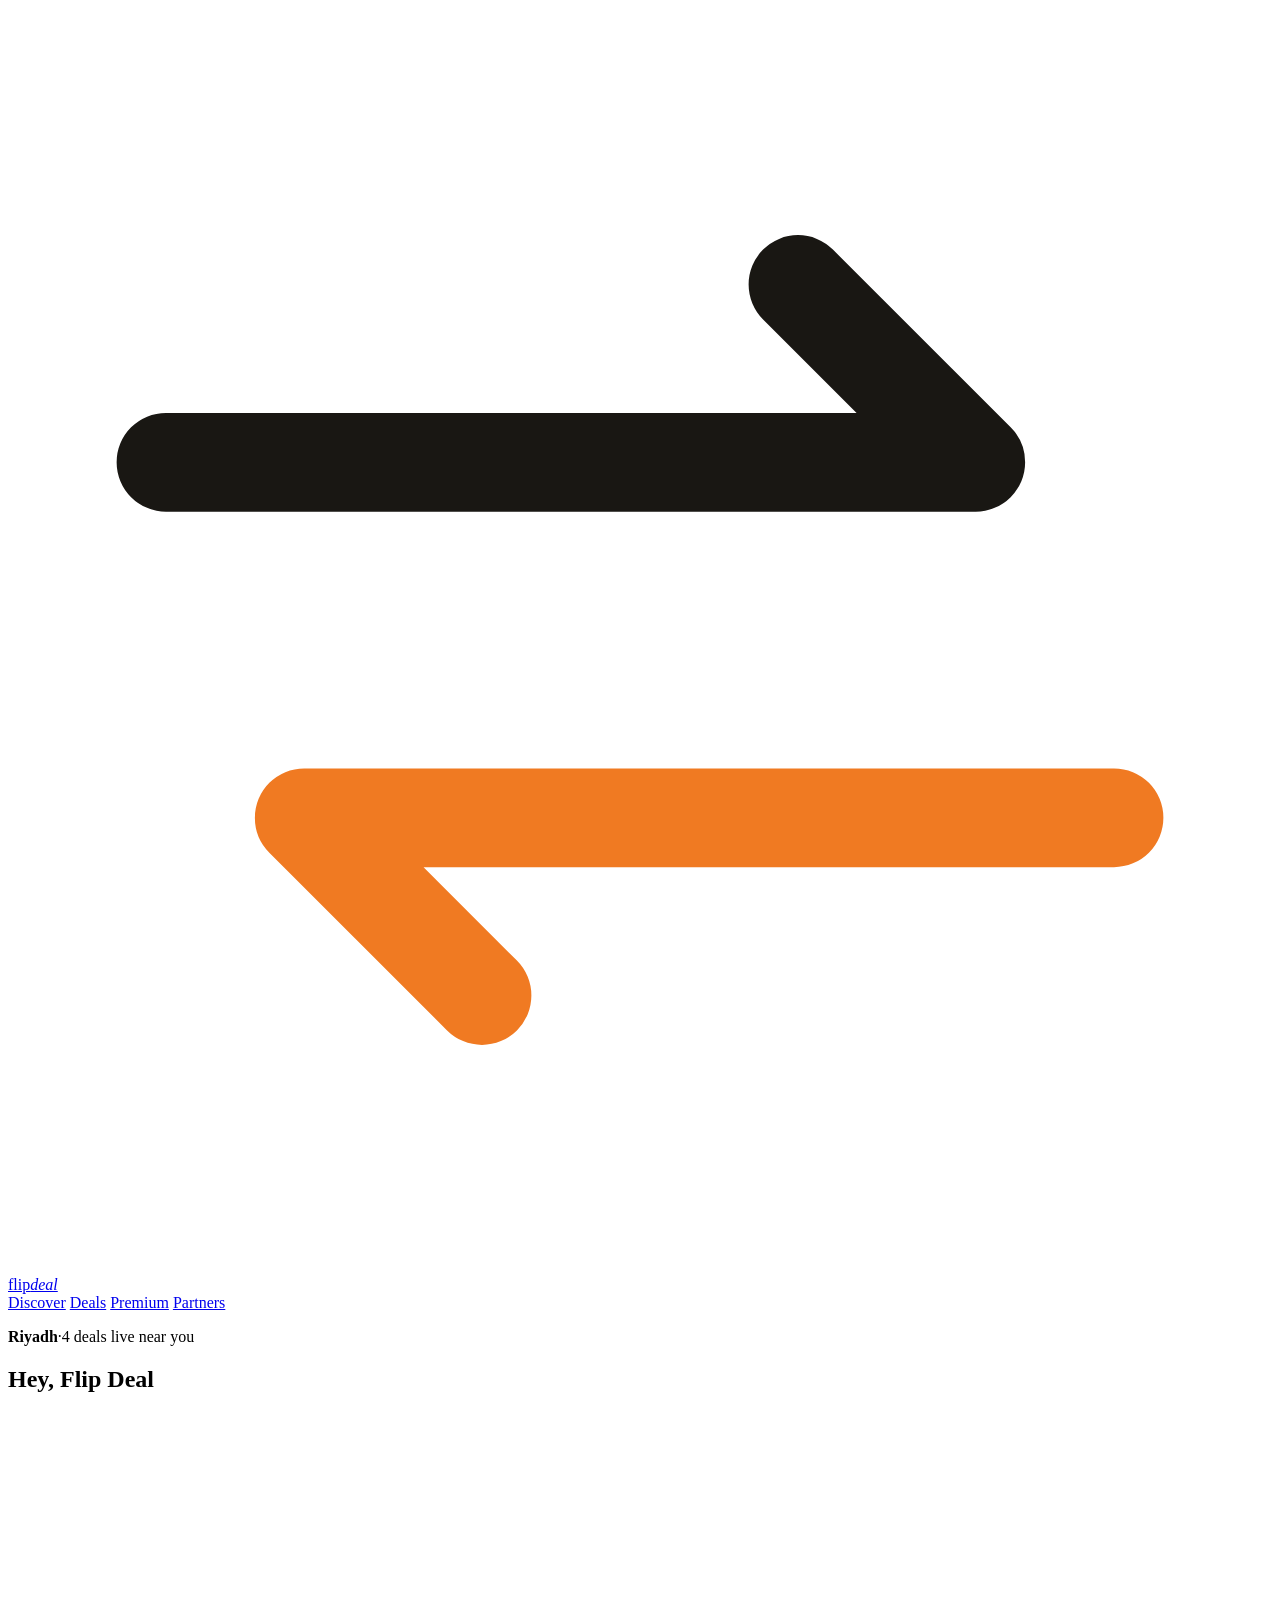
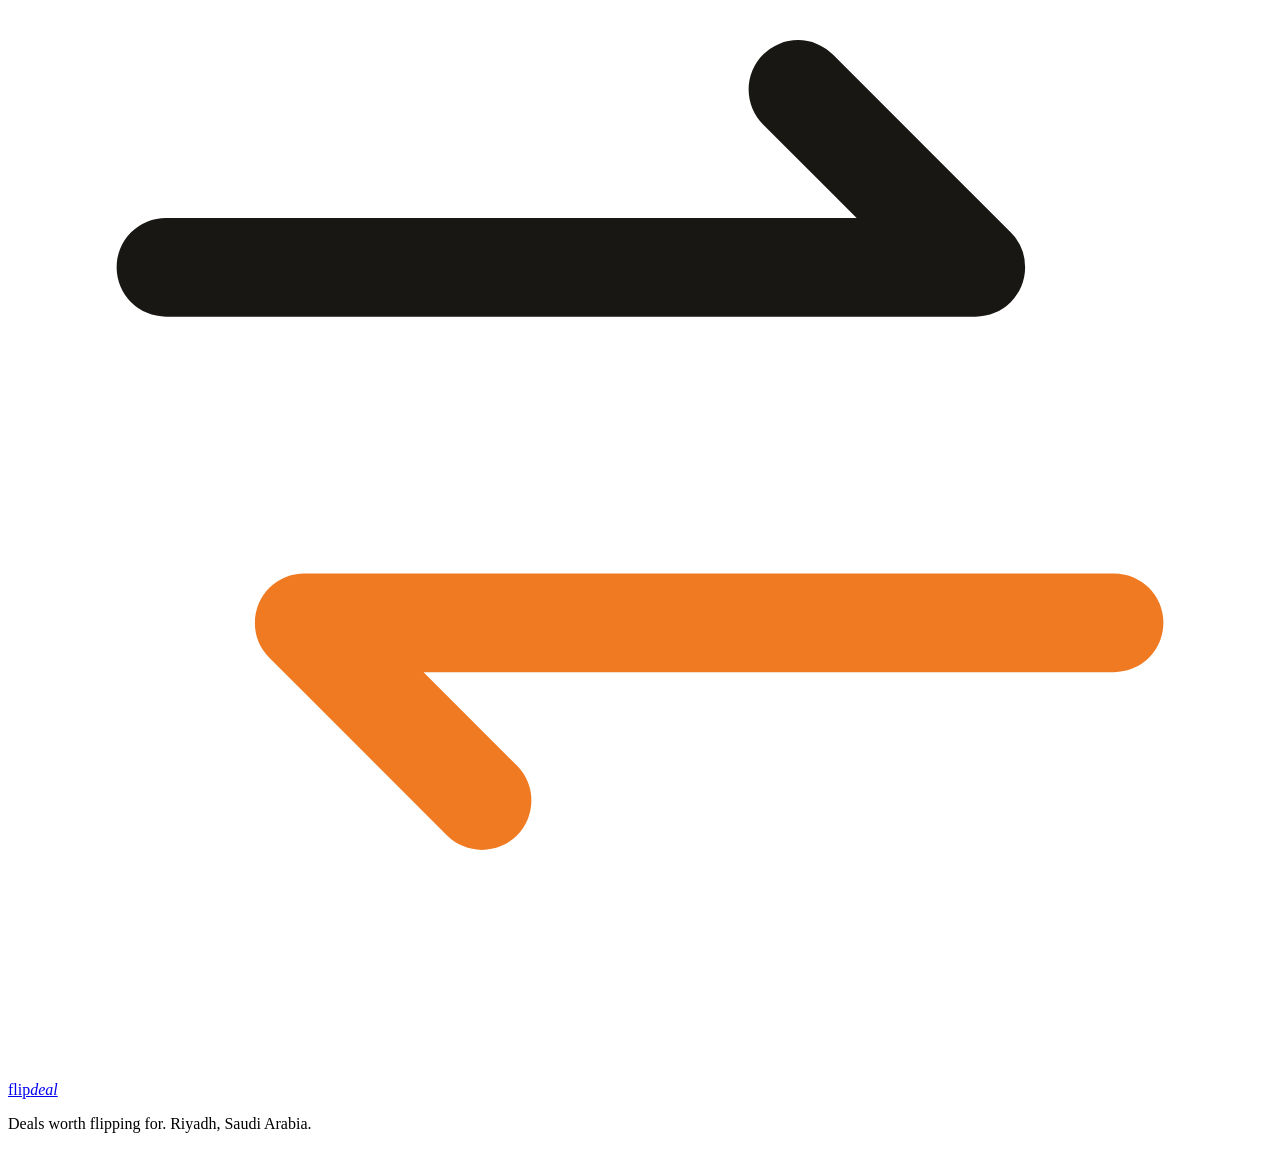
==== index.html @ ac9a8d6d "feat(layout): scaffold discover page layout and site navigation header" ====
<!doctype html>
<html lang="en">
<head>
<meta charset="utf-8" />
<meta name="viewport" content="width=device-width, initial-scale=1" />
<title>Flip Deal — Deals worth flipping for</title>
<meta name="description" content="Flip Deal turns every day into a mystery deal. Search nearby restaurants, browse by cuisine and unlock up to 70% off with Flip Deal Premium." />
<link rel="icon" href="data:image/svg+xml,%3Csvg xmlns='http://www.w3.org/2000/svg' viewBox='0 0 32 32'%3E%3Crect width='32' height='32' rx='9' fill='%23191713'/%3E%3Cpath d='M8 12h14l-4-4M24 20H10l4 4' fill='none' stroke='%23F07A22' stroke-width='2.4' stroke-linecap='round' stroke-linejoin='round'/%3E%3C/svg%3E" />
<link rel="preconnect" href="https://fonts.googleapis.com">
<link rel="preconnect" href="https://fonts.gstatic.com" crossorigin>
<link href="https://fonts.googleapis.com/css2?family=Plus+Jakarta+Sans:wght@400;500;600;700;800&display=swap" rel="stylesheet">
<link href="https://api.fontshare.com/v2/css?f[]=sentient@400,500,700&display=swap" rel="stylesheet">
<link rel="stylesheet" href="styles.css">
</head>
<body data-page="home">
<div class="page">

  <header class="site-head">
    <a class="brand" href="index.html" aria-label="Flip Deal home">
      <svg viewBox="0 0 32 32" fill="none" aria-hidden="true">
        <path d="M4 11.5h20.5L20 7" stroke="#191713" stroke-width="2.5" stroke-linecap="round" stroke-linejoin="round"/>
        <path d="M28 20.5H7.5L12 25" stroke="#F07A22" stroke-width="2.5" stroke-linecap="round" stroke-linejoin="round"/>
      </svg>
      <span>flip<em>deal</em></span>
    </a>

    <nav class="site-nav" aria-label="Main">
      <a href="index.html" aria-current="page">Discover</a>
      <a href="deals.html">Deals</a>
      <a href="premium.html">Premium</a>
      <a href="partners.html">Partners</a>
    </nav>
  </header>

  <main id="top">
    <div class="shell">
      <section class="home" aria-labelledby="hi">
        <div class="home-head">
          <div>
            <p class="status"><span class="pin" aria-hidden="true"></span><b>Riyadh</b><span aria-hidden="true">·</span><span id="live-count">4 deals live near you</span></p>
            <h1 id="hi"><span>Hey,</span> Flip Deal</h1>
          </div>
        </div>
      </section>
    </div>
  </main>

  <footer class="site-foot">
    <div class="foot-brand">
      <a class="brand" href="index.html" aria-label="Flip Deal home">
        <svg viewBox="0 0 32 32" fill="none" aria-hidden="true">
          <path d="M4 11.5h20.5L20 7" stroke="#191713" stroke-width="2.5" stroke-linecap="round" stroke-linejoin="round"/>
          <path d="M28 20.5H7.5L12 25" stroke="#F07A22" stroke-width="2.5" stroke-linecap="round" stroke-linejoin="round"/>
        </svg>
        <span>flip<em>deal</em></span>
      </a>
      <p class="foot-sub">Deals worth flipping for. Riyadh, Saudi Arabia.</p>
    </div>
  </footer>

</div>
</body>
</html>
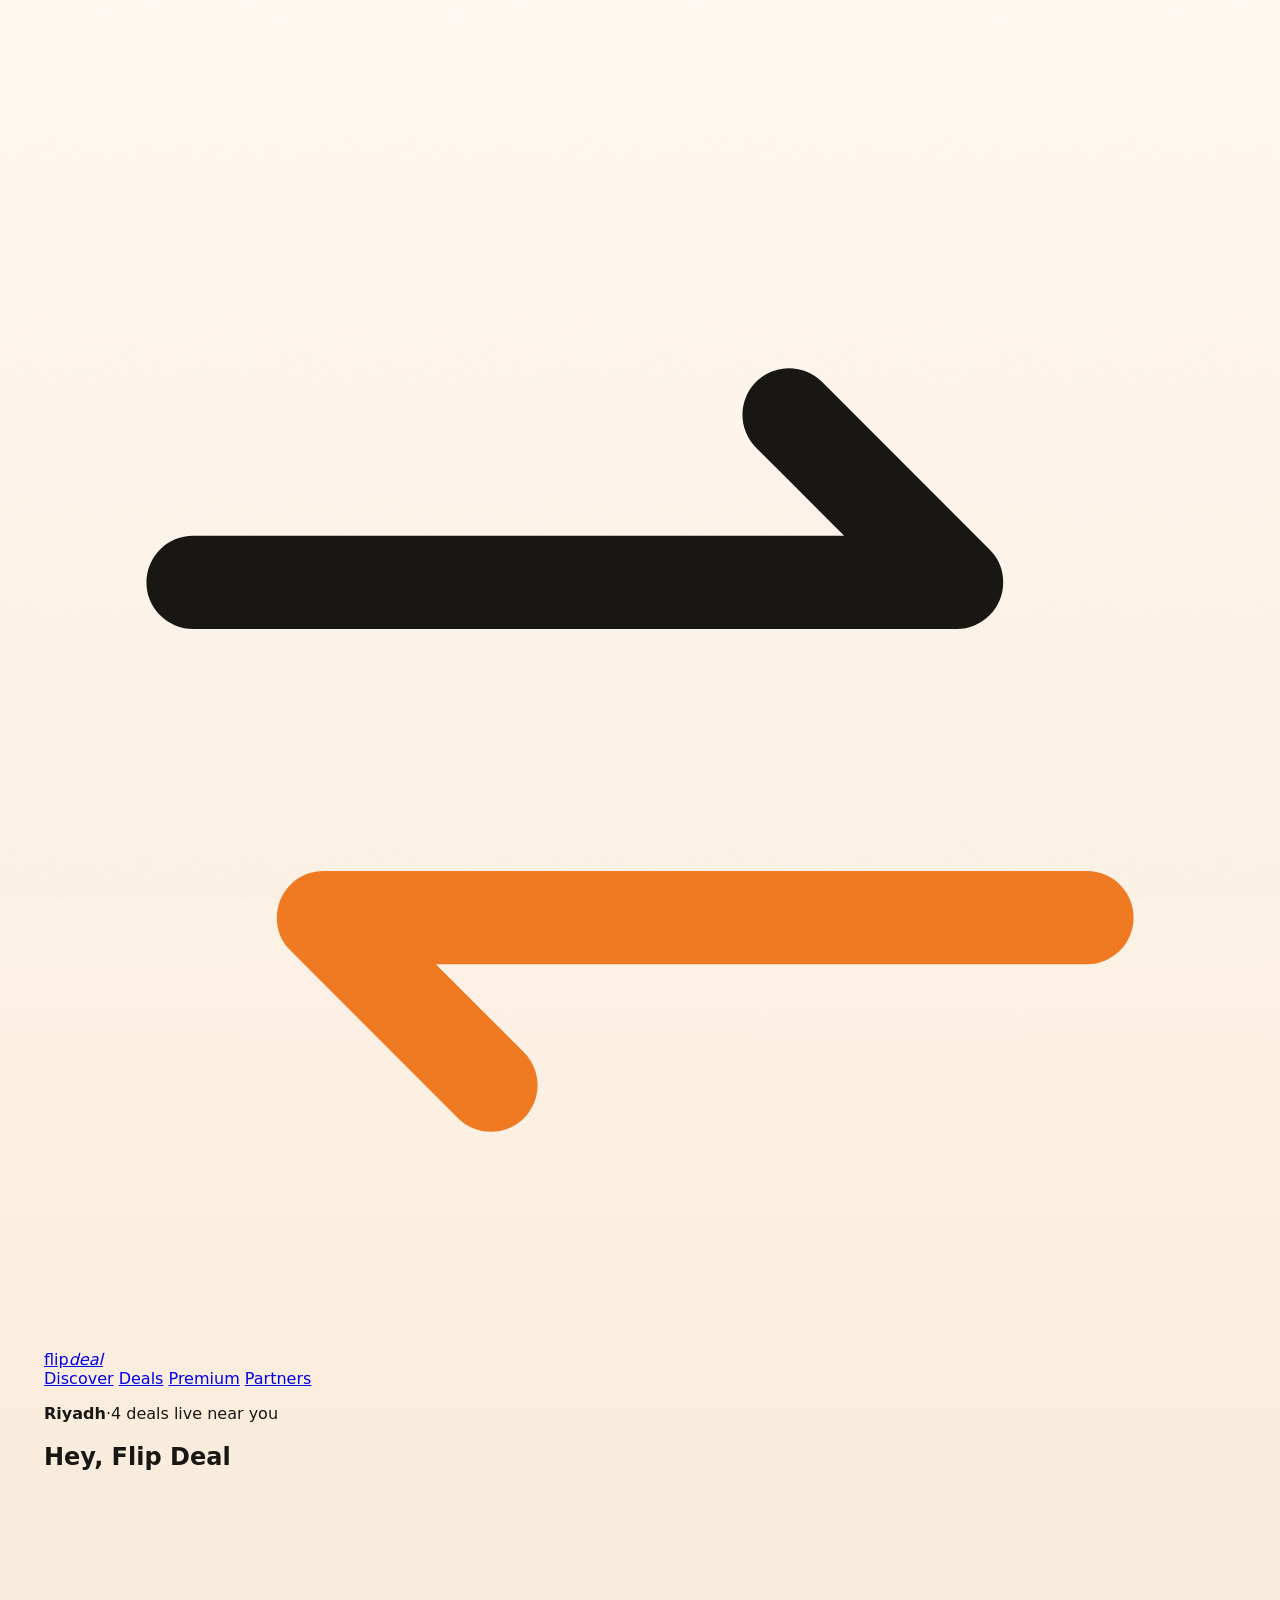
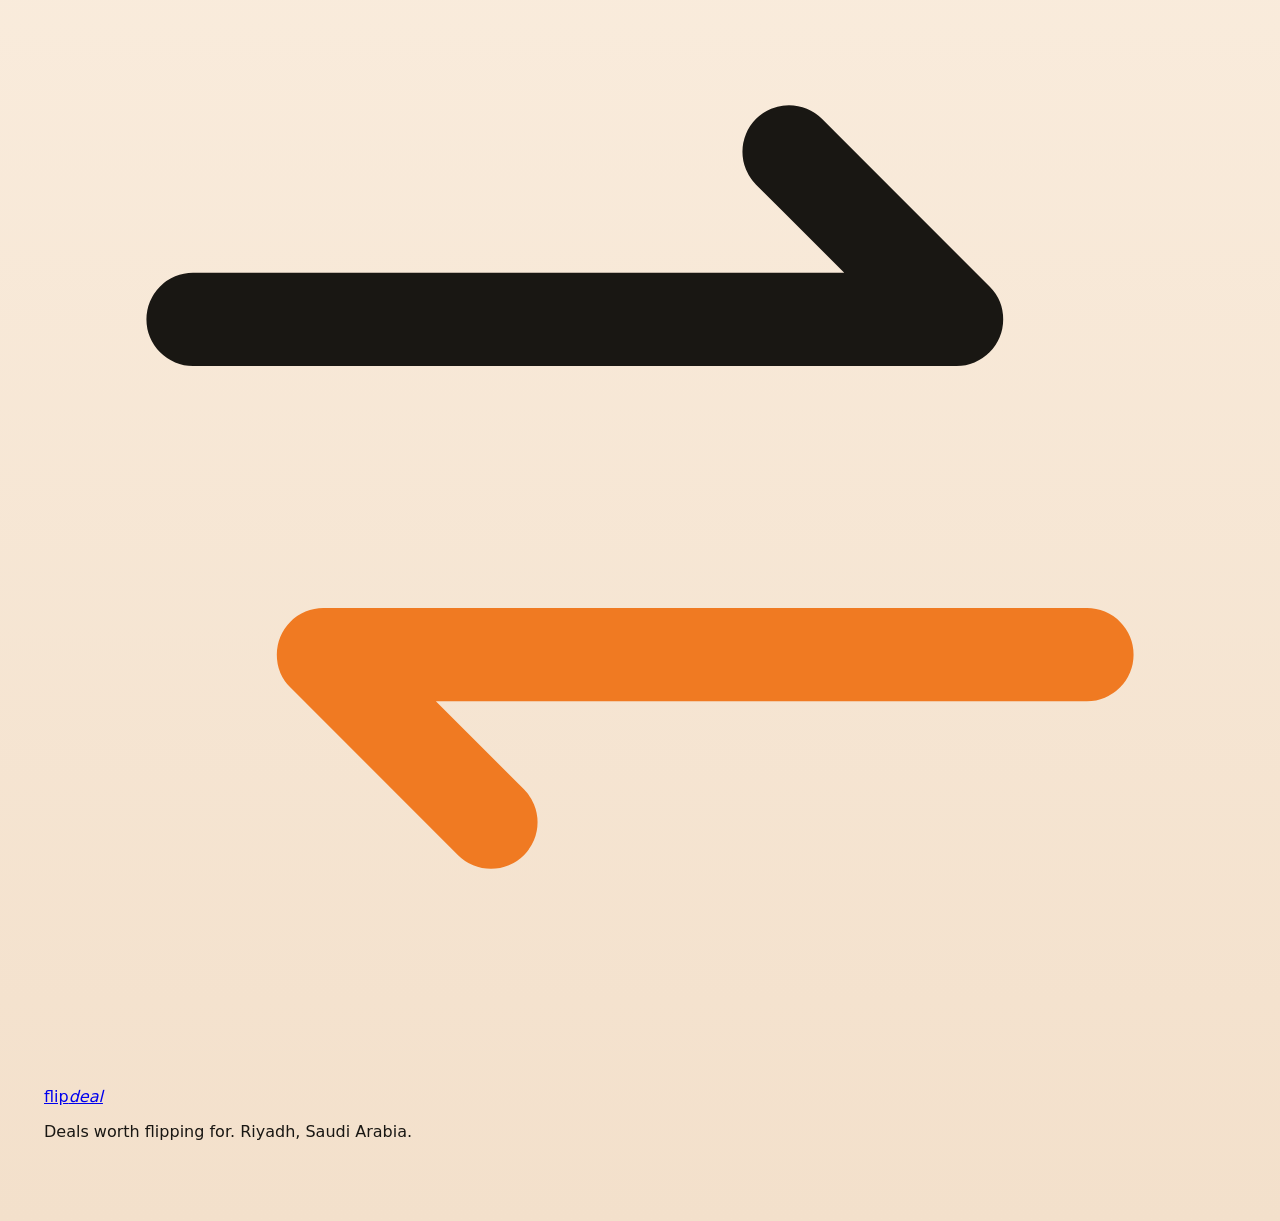
==== commit e52c4d45: "feat(canvas): build interactive 3D isometric cube engine with cursor reactivity" ====
--- a/index.html
+++ b/index.html
@@ -14,6 +14,8 @@
 </head>
 <body data-page="home">
 <div class="page">
+
+  <div class="scene" aria-hidden="true"><canvas id="cube-canvas"></canvas></div>
 
   <header class="site-head">
     <a class="brand" href="index.html" aria-label="Flip Deal home">
--- a/styles.css
+++ b/styles.css
@@ -0,0 +1,44 @@
+/* Flip Deal — Design Tokens & Core Styles */
+:root {
+  --cream: #FBF2E7;
+  --ink: #191713;
+  --ink-2: #565149;
+  --muted: #6C6458;
+  --sun: #F07A22;
+  --sun-deep: #BF5A12;
+  --line: rgba(25, 23, 19, 0.09);
+  --line-soft: rgba(25, 23, 19, 0.055);
+  --card: #FFFFFF;
+  --charcoal: #1B1916;
+  --max: 1240px;
+  --radius: 32px;
+}
+
+* { box-sizing: border-box; }
+html { -webkit-text-size-adjust: 100%; scroll-behavior: smooth; }
+body {
+  margin: 0;
+  font-family: "Plus Jakarta Sans", system-ui, -apple-system, "Segoe UI", sans-serif;
+  color: var(--ink);
+  background: linear-gradient(180deg, #FFF9F2 0%, #FBEFE1 42%, #F3E0CB 100%);
+  min-height: 100vh;
+  -webkit-font-smoothing: antialiased;
+}
+
+body::before {
+  content: "";
+  position: fixed;
+  inset: 0;
+  z-index: 0;
+  pointer-events: none;
+  opacity: 0.032;
+  background-image: url("data:image/svg+xml,%3Csvg xmlns='http://www.w3.org/2000/svg' width='180' height='180'%3E%3Cfilter id='n'%3E%3CfeTurbulence type='fractalNoise' baseFrequency='0.85' numOctaves='3' stitchTiles='stitch'/%3E%3C/filter%3E%3Crect width='100%25' height='100%25' filter='url(%23n)'/%3E%3C/svg%3E");
+}
+
+.page {
+  position: relative;
+  z-index: 1;
+  max-width: var(--max);
+  margin: 0 auto;
+  padding: 0 24px 64px;
+}
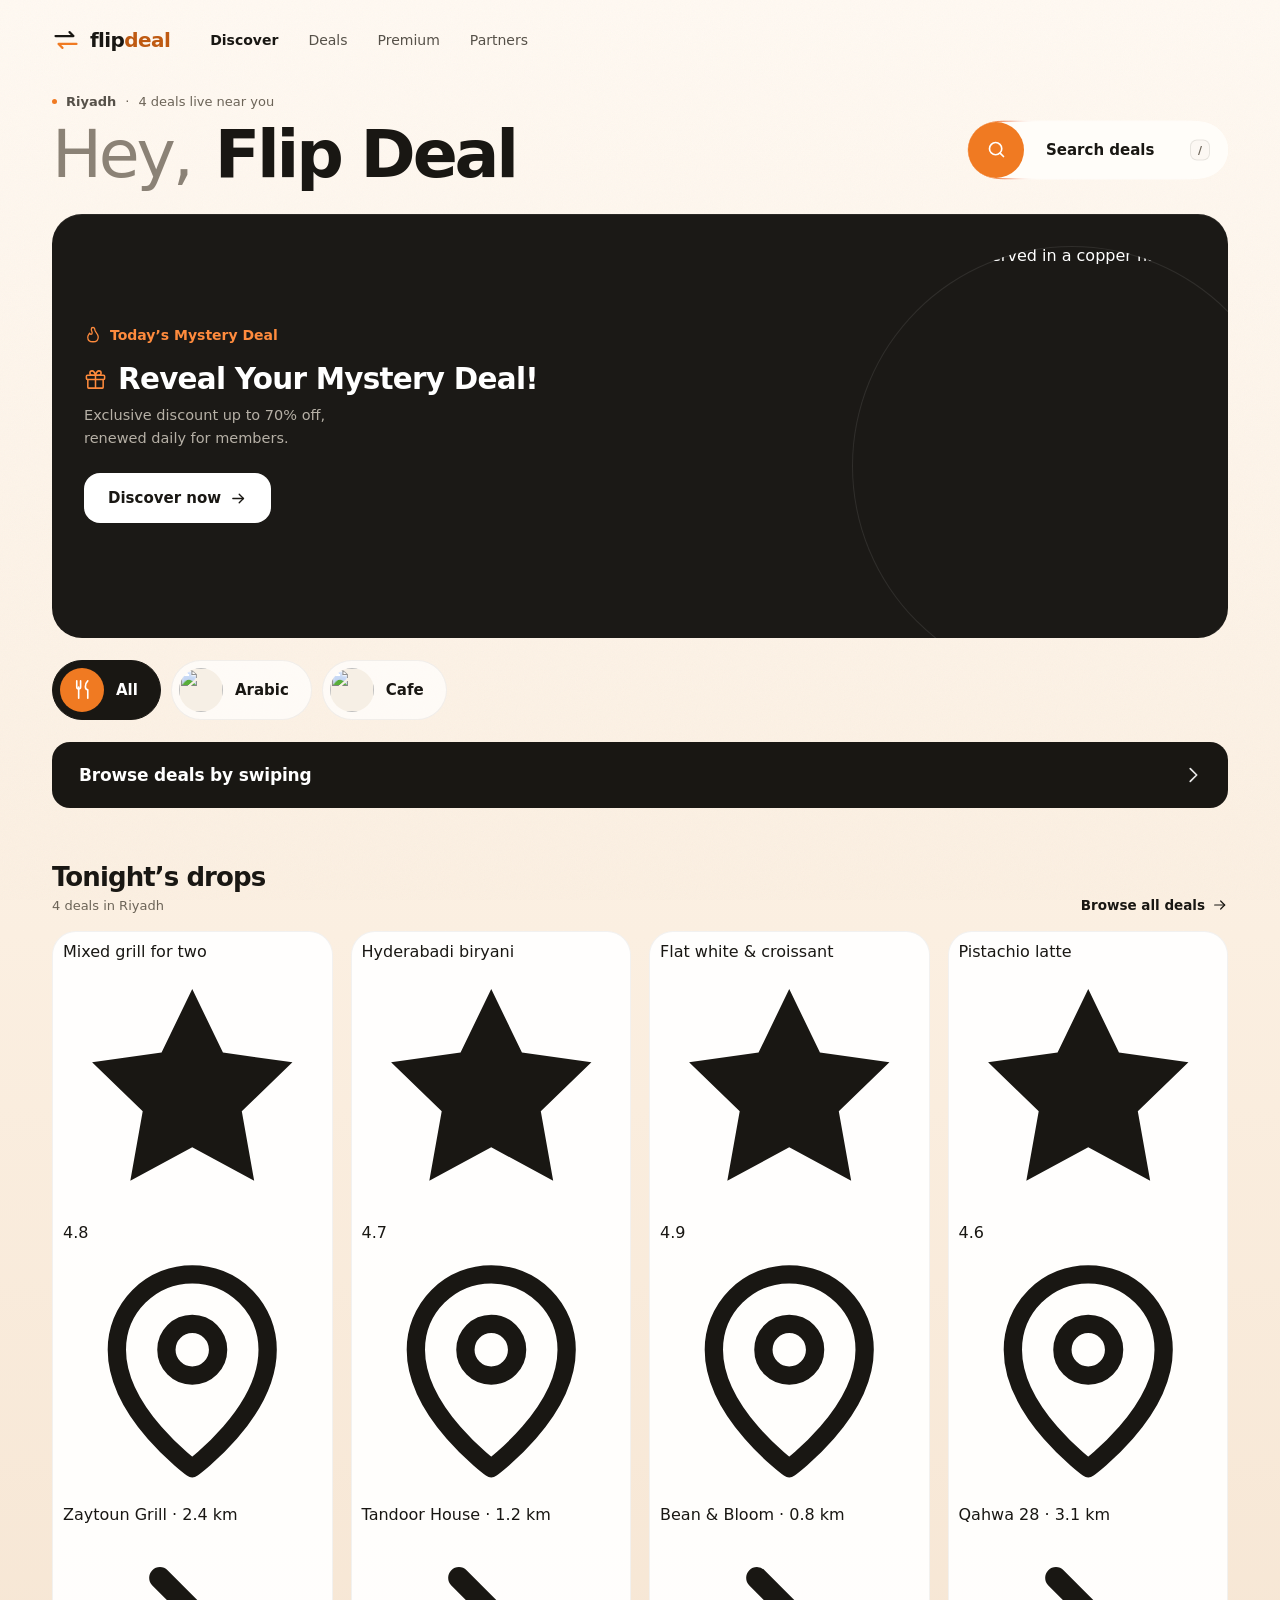
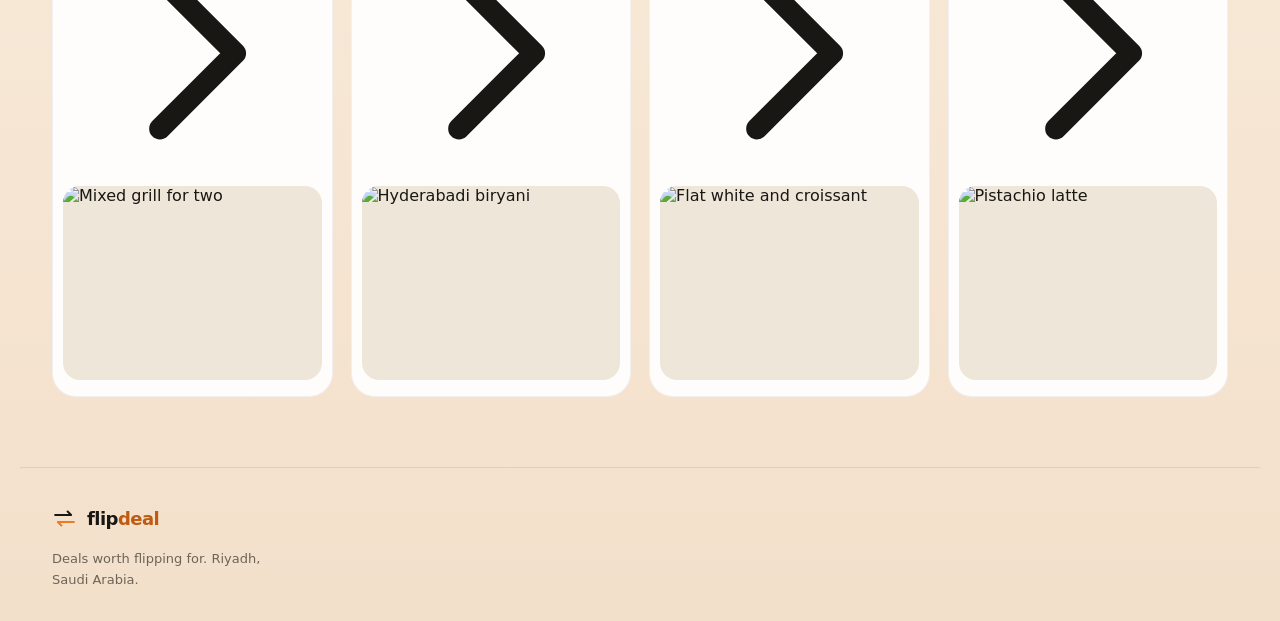
==== commit 0ba72239: "feat(home): add cuisine filter chips and tonight's drops grid" ====
--- a/index.html
+++ b/index.html
@@ -37,14 +37,151 @@
   <main id="top">
     <div class="shell">
       <section class="home" aria-labelledby="hi">
-        <div class="home-head">
+<div class="home-head">
           <div>
             <p class="status"><span class="pin" aria-hidden="true"></span><b>Riyadh</b><span aria-hidden="true">·</span><span id="live-count">4 deals live near you</span></p>
             <h1 id="hi"><span>Hey,</span> Flip Deal</h1>
           </div>
-        </div>
+
+          <div class="home-search">
+            <div class="gooey" data-gooey>
+          <svg class="gooey-defs" width="0" height="0" aria-hidden="true" focusable="false">
+            <filter id="gooey-filter" x="-30%" y="-30%" width="160%" height="160%">
+              <feGaussianBlur in="SourceGraphic" stdDeviation="9" result="blur"/>
+              <feColorMatrix in="blur" mode="matrix" values="1 0 0 0 0  0 1 0 0 0  0 0 1 0 0  0 0 0 24 -10" result="goo"/>
+              <feBlend in="SourceGraphic" in2="goo"/>
+            </filter>
+          </svg>
+          <div class="gooey-shapes" aria-hidden="true">
+            <span class="gooey-pill"></span>
+            <span class="gooey-bubble"></span>
+          </div>
+          <button class="gooey-trigger" type="button" aria-label="Open search" aria-expanded="false">
+            <svg viewBox="0 0 24 24" fill="none" stroke="currentColor" stroke-width="1.9" stroke-linecap="round" aria-hidden="true">
+              <circle cx="11" cy="11" r="7"/>
+              <path d="m20 20-3.6-3.6"/>
+            </svg>
+          </button>
+          <span class="gooey-hint">Search deals</span>
+          <input class="gooey-input" id="search" type="search" placeholder="Search dishes, places" aria-label="Search deals" autocomplete="off" data-deal-search />
+          <span class="gooey-kbd">/</span>
+          <button class="gooey-clear" type="button" aria-label="Clear search">
+            <svg viewBox="0 0 24 24" fill="none" stroke="currentColor" stroke-width="2" stroke-linecap="round" aria-hidden="true"><path d="M6 6l12 12M18 6 6 18"/></svg>
+          </button>
+        </div>
+          </div>
+        </div>
+        <article class="mystery" id="mystery" aria-labelledby="mystery-title">
+          <div class="m-copy">
+            <span class="m-label">
+              <svg viewBox="0 0 24 24" fill="none" stroke="currentColor" stroke-width="1.7" stroke-linecap="round" stroke-linejoin="round" aria-hidden="true">
+                <path d="M12 21c4.4 0 7-2.9 7-6.5 0-4.4-4.7-6.3-4.7-10.3C14.3 2.7 13.3 2 12 2c-1.4 0-2.3.9-2.3 2.2 0 2.2 1.2 3.4 1.2 5.1 0 1-.7 1.7-1.6 1.7-.9 0-1.5-.7-1.7-1.6C6.9 10.7 5 12.6 5 14.9 5 18.4 7.6 21 12 21Z"/>
+              </svg>
+              Today&rsquo;s Mystery Deal
+            </span>
+            <h2 class="m-title" id="mystery-title">
+              <svg viewBox="0 0 24 24" fill="none" stroke="currentColor" stroke-width="1.6" stroke-linecap="round" stroke-linejoin="round" aria-hidden="true">
+                <path d="M20 12v8.2a.8.8 0 0 1-.8.8H4.8a.8.8 0 0 1-.8-.8V12"/>
+                <rect x="2.5" y="7.5" width="19" height="4.5" rx="1"/>
+                <path d="M12 7.5V21"/>
+                <path d="M12 7.5S10.8 3 8.4 3a2.25 2.25 0 0 0 0 4.5H12Zm0 0S13.2 3 15.6 3a2.25 2.25 0 0 1 0 4.5H12Z"/>
+              </svg>
+              Reveal Your Mystery Deal!
+            </h2>
+            <p class="m-sub">Exclusive discount up to 70% off, renewed daily for members.</p>
+            <button class="m-btn" type="button" id="reveal">
+              Discover now
+              <svg viewBox="0 0 24 24" fill="none" stroke="currentColor" stroke-width="1.9" stroke-linecap="round" stroke-linejoin="round" aria-hidden="true">
+                <path d="M4 12h15"/><path d="m13 6 6 6-6 6"/>
+              </svg>
+            </button>
+          </div>
+          <div class="m-media">
+            <img src="https://images.unsplash.com/photo-1631452180519-c014fe946bc7?w=900&q=80&auto=format&fit=crop" alt="Chicken curry served in a copper handi" />
+          </div>
+        </article>
+        <div class="cats" role="group" aria-label="Filter deals by cuisine" data-deal-cats>
+          <button class="chip" type="button" data-cat="all" aria-pressed="true">
+            <span class="ico" aria-hidden="true">
+              <svg viewBox="0 0 24 24" fill="none" stroke="currentColor" stroke-width="1.7" stroke-linecap="round" stroke-linejoin="round">
+                <path d="M6 3v6.5a2 2 0 0 0 4 0V3"/><path d="M8 9.5V21"/>
+                <path d="M17.5 3c-1.6 1.5-2.5 3.5-2.5 6 0 1.9.9 3 2.5 3.2V21"/>
+              </svg>
+            </span>
+            All
+          </button>
+          <button class="chip" type="button" data-cat="arabic" aria-pressed="false">
+            <span class="ico" aria-hidden="true"><img src="https://images.unsplash.com/photo-1512058564366-18510be2db19?w=200&q=80&auto=format&fit=crop" alt="" /></span>
+            Arabic
+          </button>
+          <button class="chip" type="button" data-cat="cafe" aria-pressed="false">
+            <span class="ico" aria-hidden="true"><img src="https://images.unsplash.com/photo-1517256064527-09c73fc73e38?w=200&q=80&auto=format&fit=crop" alt="" /></span>
+            Cafe
+          </button>
+        </div>
+
+        <a class="swipe" href="deals.html">
+          Browse deals by swiping
+          <svg viewBox="0 0 24 24" fill="none" stroke="currentColor" stroke-width="1.9" stroke-linecap="round" stroke-linejoin="round" aria-hidden="true">
+            <path d="m9 5 7 7-7 7"/>
+          </svg>
+        </a>
       </section>
     </div>
+
+    <section class="deals" id="deals" aria-labelledby="deals-title">
+      <div class="deals-head">
+        <div>
+          <h2 id="deals-title">Tonight&rsquo;s drops</h2>
+          <p id="deals-count">4 deals in Riyadh</p>
+        </div>
+        <a class="browse" href="deals.html">Browse all deals
+          <svg viewBox="0 0 24 24" fill="none" stroke="currentColor" stroke-width="1.8" stroke-linecap="round" stroke-linejoin="round" aria-hidden="true">
+            <path d="M4 12h15"/><path d="m13 6 6 6-6 6"/>
+          </svg>
+        </a>
+      </div>
+
+      <div class="deal-grid" id="deal-grid" data-deal-grid>
+        <a class="deal" href="deals.html" data-deal="zaytoun" data-cat="arabic" data-price="79" data-off="40" data-rating="4.8" data-ends="21:00">
+        <span class="deal-top">
+          <span class="deal-title">Mixed grill for two</span>
+          <span class="deal-rating"><svg viewBox="0 0 24 24" fill="currentColor" aria-hidden="true"><path d="M12 2.6l2.85 5.9 6.45.9-4.7 4.55 1.15 6.45L12 17.3l-5.75 3.1 1.15-6.45L2.7 9.4l6.45-.9L12 2.6Z"/></svg>4.8</span>
+          <span class="deal-place"><svg viewBox="0 0 24 24" fill="none" stroke="currentColor" stroke-width="1.7" stroke-linecap="round" stroke-linejoin="round" aria-hidden="true"><path d="M12 21s7-5.1 7-11a7 7 0 1 0-14 0c0 5.9 7 11 7 11Z"/><circle cx="12" cy="10" r="2.4"/></svg>Zaytoun Grill · 2.4 km</span>
+          <span class="deal-go" aria-hidden="true"><svg viewBox="0 0 24 24" fill="none" stroke="currentColor" stroke-width="2" stroke-linecap="round" stroke-linejoin="round" aria-hidden="true"><path d="m9 5 7 7-7 7"/></svg></span>
+        </span>
+        <span class="deal-img"><img src="https://images.unsplash.com/photo-1555939594-58d7cb561ad1?w=900&q=80&auto=format&fit=crop" alt="Mixed grill for two" loading="lazy" /></span>
+      </a>
+        <a class="deal" href="deals.html" data-deal="tandoor" data-cat="arabic" data-price="25" data-off="30" data-rating="4.7" data-ends="22:00">
+        <span class="deal-top">
+          <span class="deal-title">Hyderabadi biryani</span>
+          <span class="deal-rating"><svg viewBox="0 0 24 24" fill="currentColor" aria-hidden="true"><path d="M12 2.6l2.85 5.9 6.45.9-4.7 4.55 1.15 6.45L12 17.3l-5.75 3.1 1.15-6.45L2.7 9.4l6.45-.9L12 2.6Z"/></svg>4.7</span>
+          <span class="deal-place"><svg viewBox="0 0 24 24" fill="none" stroke="currentColor" stroke-width="1.7" stroke-linecap="round" stroke-linejoin="round" aria-hidden="true"><path d="M12 21s7-5.1 7-11a7 7 0 1 0-14 0c0 5.9 7 11 7 11Z"/><circle cx="12" cy="10" r="2.4"/></svg>Tandoor House · 1.2 km</span>
+          <span class="deal-go" aria-hidden="true"><svg viewBox="0 0 24 24" fill="none" stroke="currentColor" stroke-width="2" stroke-linecap="round" stroke-linejoin="round" aria-hidden="true"><path d="m9 5 7 7-7 7"/></svg></span>
+        </span>
+        <span class="deal-img"><img src="https://images.unsplash.com/photo-1585937421612-70a008356fbe?w=900&q=80&auto=format&fit=crop" alt="Hyderabadi biryani" loading="lazy" /></span>
+      </a>
+        <a class="deal" href="deals.html" data-deal="bean" data-cat="cafe" data-price="24" data-off="50" data-rating="4.9" data-ends="18:00">
+        <span class="deal-top">
+          <span class="deal-title">Flat white &amp; croissant</span>
+          <span class="deal-rating"><svg viewBox="0 0 24 24" fill="currentColor" aria-hidden="true"><path d="M12 2.6l2.85 5.9 6.45.9-4.7 4.55 1.15 6.45L12 17.3l-5.75 3.1 1.15-6.45L2.7 9.4l6.45-.9L12 2.6Z"/></svg>4.9</span>
+          <span class="deal-place"><svg viewBox="0 0 24 24" fill="none" stroke="currentColor" stroke-width="1.7" stroke-linecap="round" stroke-linejoin="round" aria-hidden="true"><path d="M12 21s7-5.1 7-11a7 7 0 1 0-14 0c0 5.9 7 11 7 11Z"/><circle cx="12" cy="10" r="2.4"/></svg>Bean &amp; Bloom · 0.8 km</span>
+          <span class="deal-go" aria-hidden="true"><svg viewBox="0 0 24 24" fill="none" stroke="currentColor" stroke-width="2" stroke-linecap="round" stroke-linejoin="round" aria-hidden="true"><path d="m9 5 7 7-7 7"/></svg></span>
+        </span>
+        <span class="deal-img"><img src="https://images.unsplash.com/photo-1517256064527-09c73fc73e38?w=900&q=80&auto=format&fit=crop" alt="Flat white and croissant" loading="lazy" /></span>
+      </a>
+        <a class="deal" href="deals.html" data-deal="qahwa" data-cat="cafe" data-price="19" data-off="25" data-rating="4.6" data-ends="20:00">
+        <span class="deal-top">
+          <span class="deal-title">Pistachio latte</span>
+          <span class="deal-rating"><svg viewBox="0 0 24 24" fill="currentColor" aria-hidden="true"><path d="M12 2.6l2.85 5.9 6.45.9-4.7 4.55 1.15 6.45L12 17.3l-5.75 3.1 1.15-6.45L2.7 9.4l6.45-.9L12 2.6Z"/></svg>4.6</span>
+          <span class="deal-place"><svg viewBox="0 0 24 24" fill="none" stroke="currentColor" stroke-width="1.7" stroke-linecap="round" stroke-linejoin="round" aria-hidden="true"><path d="M12 21s7-5.1 7-11a7 7 0 1 0-14 0c0 5.9 7 11 7 11Z"/><circle cx="12" cy="10" r="2.4"/></svg>Qahwa 28 · 3.1 km</span>
+          <span class="deal-go" aria-hidden="true"><svg viewBox="0 0 24 24" fill="none" stroke="currentColor" stroke-width="2" stroke-linecap="round" stroke-linejoin="round" aria-hidden="true"><path d="m9 5 7 7-7 7"/></svg></span>
+        </span>
+        <span class="deal-img"><img src="https://images.unsplash.com/photo-1509042239860-f550ce710b93?w=900&q=80&auto=format&fit=crop" alt="Pistachio latte" loading="lazy" /></span>
+      </a>
+      </div>
+      <div class="empty" id="empty">No deals match that search. Try &ldquo;biryani&rdquo;, &ldquo;grill&rdquo; or clear the search.</div>
+    </section>
   </main>
 
   <footer class="site-foot">
--- a/styles.css
+++ b/styles.css
@@ -1,44 +1,883 @@
-/* Flip Deal — Design Tokens & Core Styles */
-:root {
-  --cream: #FBF2E7;
-  --ink: #191713;
-  --ink-2: #565149;
-  --muted: #6C6458;
-  --sun: #F07A22;
-  --sun-deep: #BF5A12;
-  --line: rgba(25, 23, 19, 0.09);
-  --line-soft: rgba(25, 23, 19, 0.055);
-  --card: #FFFFFF;
-  --charcoal: #1B1916;
-  --max: 1240px;
-  --radius: 32px;
-}
-
-* { box-sizing: border-box; }
-html { -webkit-text-size-adjust: 100%; scroll-behavior: smooth; }
-body {
-  margin: 0;
-  font-family: "Plus Jakarta Sans", system-ui, -apple-system, "Segoe UI", sans-serif;
-  color: var(--ink);
-  background: linear-gradient(180deg, #FFF9F2 0%, #FBEFE1 42%, #F3E0CB 100%);
-  min-height: 100vh;
-  -webkit-font-smoothing: antialiased;
-}
-
-body::before {
-  content: "";
-  position: fixed;
-  inset: 0;
-  z-index: 0;
-  pointer-events: none;
-  opacity: 0.032;
-  background-image: url("data:image/svg+xml,%3Csvg xmlns='http://www.w3.org/2000/svg' width='180' height='180'%3E%3Cfilter id='n'%3E%3CfeTurbulence type='fractalNoise' baseFrequency='0.85' numOctaves='3' stitchTiles='stitch'/%3E%3C/filter%3E%3Crect width='100%25' height='100%25' filter='url(%23n)'/%3E%3C/svg%3E");
-}
-
-.page {
-  position: relative;
-  z-index: 1;
-  max-width: var(--max);
-  margin: 0 auto;
-  padding: 0 24px 64px;
-}
+﻿:root{
+    --cream:#FBF2E7;
+    --ink:#191713;
+    --ink-2:#565149;
+    --muted:#6C6458;
+    --sun:#F07A22;
+    --sun-deep:#BF5A12;
+    --line:rgba(25,23,19,.09);
+    --line-soft:rgba(25,23,19,.055);
+    --card:#FFFFFF;
+    --charcoal:#1B1916;
+    --max:1240px;
+    --radius:32px;
+  }
+
+  *{box-sizing:border-box}
+  html{-webkit-text-size-adjust:100%;scroll-behavior:smooth}
+  body{
+    margin:0;
+    font-family:"Plus Jakarta Sans",system-ui,-apple-system,"Segoe UI",sans-serif;
+    color:var(--ink);
+    background:linear-gradient(180deg,#FFF9F2 0%,#FBEFE1 42%,#F3E0CB 100%);
+    min-height:100vh;
+    -webkit-font-smoothing:antialiased;
+  }
+  /* fine grain on the substrate, never over the content */
+  body::before{
+    content:"";
+    position:fixed;
+    inset:0;
+    z-index:0;
+    pointer-events:none;
+    opacity:.032;
+    background-image:url("data:image/svg+xml,%3Csvg xmlns='http://www.w3.org/2000/svg' width='180' height='180'%3E%3Cfilter id='n'%3E%3CfeTurbulence type='fractalNoise' baseFrequency='0.85' numOctaves='3' stitchTiles='stitch'/%3E%3C/filter%3E%3Crect width='100%25' height='100%25' filter='url(%23n)'/%3E%3C/svg%3E");
+  }
+  img{display:block}
+  a{color:inherit;text-decoration:none}
+  button{font:inherit;color:inherit}
+  :focus-visible{outline:2px solid var(--sun-deep);outline-offset:3px;border-radius:8px}
+
+  .page{position:relative;z-index:1}
+
+  /* â”€â”€â”€â”€â”€â”€â”€â”€â”€ header â”€â”€â”€â”€â”€â”€â”€â”€â”€ */
+  .site-head{
+    max-width:var(--max);
+    margin:0 auto;
+    padding:26px 32px 14px;
+    display:flex;
+    align-items:center;
+    gap:40px;
+  }
+  .brand{display:inline-flex;align-items:center;gap:10px;font-weight:700;font-size:20px;letter-spacing:-.03em}
+  .brand svg{width:28px;height:28px;flex:none}
+  .brand em{font-style:normal;color:var(--sun-deep)}
+  .site-nav{display:flex;align-items:center;gap:30px;font-size:14px;color:var(--ink-2);font-weight:500}
+  .site-nav a{position:relative;padding:6px 0;transition:color .18s}
+  .site-nav a:hover{color:var(--ink)}
+  .site-nav a[aria-current="page"]{color:var(--ink);font-weight:700}
+  .head-actions{margin-left:auto;display:flex;align-items:center;gap:10px;position:relative}
+  .icon-btn{
+    width:44px;height:44px;border-radius:50%;
+    border:1px solid var(--line-soft);
+    background:rgba(255,255,255,.62);
+    display:grid;place-items:center;
+    cursor:pointer;
+    transition:background .18s,border-color .18s;
+  }
+  .icon-btn:hover{background:#fff;border-color:rgba(25,23,19,.14)}
+  .icon-btn svg{width:20px;height:20px}
+  .badge-dot{position:absolute;width:7px;height:7px;border-radius:50%;background:var(--sun);border:2px solid #FFF7ED;margin:-14px 0 0 14px}
+  .user{
+    display:flex;align-items:center;gap:10px;
+    margin-left:6px;padding:4px 14px 4px 4px;
+    border-radius:999px;background:rgba(255,255,255,.55);
+    border:1px solid var(--line-soft);
+  }
+  .user img{width:38px;height:38px;border-radius:50%;object-fit:cover}
+  .user .g{display:block;font-size:11px;color:var(--muted);line-height:1.25}
+  .user .n{display:block;font-size:13.5px;font-weight:600;line-height:1.25}
+
+  .prefs{
+    position:absolute;top:54px;right:0;z-index:30;width:248px;
+    background:#FFFDF9;border:1px solid var(--line);
+    border-radius:18px;padding:14px 16px 12px;
+    box-shadow:0 18px 34px -18px rgba(25,23,19,.35);
+  }
+  .prefs[hidden]{display:none}
+  .prefs h4{margin:0 0 6px;font-size:12px;font-weight:600;color:var(--muted)}
+  .pref-row{display:flex;align-items:center;justify-content:space-between;gap:12px;padding:9px 0;font-size:13px;font-weight:500}
+  .switch{
+    width:38px;height:22px;border:0;border-radius:999px;background:#E5DACB;
+    position:relative;cursor:pointer;flex:none;transition:background .18s;
+  }
+  .switch::after{
+    content:"";position:absolute;top:3px;left:3px;width:16px;height:16px;border-radius:50%;
+    background:#fff;transition:transform .18s;
+  }
+  .switch[aria-pressed="true"]{background:var(--ink)}
+  .switch[aria-pressed="true"]::after{transform:translateX(16px)}
+
+  /* â”€â”€â”€â”€â”€â”€â”€â”€â”€ shell â”€â”€â”€â”€â”€â”€â”€â”€â”€ */
+  .shell{
+    max-width:var(--max);
+    margin:0 auto;
+    padding:26px 32px 0;
+    display:grid;
+    grid-template-columns:minmax(0,1.6fr) minmax(340px,.95fr);
+    gap:28px;
+    align-items:start;
+  }
+  .shell > *{min-width:0}
+  .status{display:flex;align-items:center;gap:9px;margin:0 0 14px;font-size:13px;color:var(--muted)}
+  .status .pin{width:5px;height:5px;border-radius:50%;background:var(--sun);flex:none}
+  .status b{font-weight:600;color:var(--ink-2)}
+
+  h1{
+    margin:0 0 26px;
+    font-size:clamp(44px,5.2vw,72px);
+    line-height:1;
+    letter-spacing:-.048em;
+    font-weight:600;
+  }
+  h1 span{color:#8B8276;font-weight:500;margin-right:.06em}
+
+  .search{
+    display:flex;align-items:center;gap:14px;
+    height:64px;padding:0 22px;
+    border-radius:999px;
+    background:rgba(255,255,255,.86);
+    border:1px solid var(--line-soft);
+    transition:border-color .18s,background .18s;
+  }
+  .search:focus-within{background:#fff;border-color:rgba(25,23,19,.18)}
+  .search svg{width:21px;height:21px;color:var(--muted);flex:none}
+  .search input{
+    flex:1;min-width:0;border:0;background:transparent;
+    font:inherit;font-size:16px;font-weight:500;color:var(--ink);
+  }
+  .search input::placeholder{color:#7C7368;font-weight:500;opacity:1}
+  .search input:focus{outline:none}
+  .search kbd{
+    font:inherit;font-size:11px;font-weight:600;color:var(--muted);
+    border:1px solid var(--line);border-radius:7px;padding:3px 7px;background:#FCF8F3;
+  }
+
+  /* mystery card */
+  .mystery{
+    position:relative;
+    margin-top:22px;
+    padding:32px 0 32px 32px;
+    min-height:298px;
+    border-radius:30px;
+    background:var(--charcoal);
+    color:#fff;
+    display:flex;
+    align-items:flex-end;
+    justify-content:space-between;
+    overflow:hidden;
+    box-shadow:inset 0 1px 0 rgba(255,255,255,.07);
+  }
+  .m-copy{position:relative;z-index:2;max-width:58%;padding-bottom:2px}
+  .m-label{display:inline-flex;align-items:center;gap:8px;color:#FF8B3D;font-size:14px;font-weight:600}
+  .m-label svg{width:18px;height:18px}
+  .m-title{
+    margin:14px 0 8px;
+    font-size:clamp(23px,2.3vw,31px);
+    line-height:1.16;
+    letter-spacing:-.025em;
+    font-weight:600;
+    display:flex;align-items:center;gap:11px;
+  }
+  .m-title svg{width:23px;height:23px;flex:none;color:#FF8B3D}
+  .m-sub{margin:0 0 24px;font-size:14.5px;line-height:1.55;color:#B6B0A6;max-width:32ch}
+  .m-btn{
+    display:inline-flex;align-items:center;gap:9px;
+    border:0;border-radius:16px;
+    background:#fff;color:var(--ink);
+    padding:16px 24px;font-size:15px;font-weight:600;
+    cursor:pointer;transition:background .18s;
+  }
+  .m-btn:hover{background:#F4ECE2}
+  .m-btn svg{width:17px;height:17px}
+  .m-media{
+    width:330px;flex:none;aspect-ratio:1;
+    border-radius:50%;overflow:hidden;
+    margin:0 -64px -80px 16px;
+    position:relative;z-index:1;
+    box-shadow:inset 0 0 0 1px rgba(255,255,255,.09);
+  }
+  .m-media img{
+    width:100%;height:100%;object-fit:cover;object-position:50% 66%;
+    animation:drift 9s ease-in-out infinite alternate;
+  }
+  @keyframes drift{
+    from{transform:scale(1.04) translateY(0)}
+    to{transform:scale(1.07) translateY(-10px)}
+  }
+
+  /* categories */
+  .cats{display:flex;align-items:center;gap:10px;margin-top:22px;overflow-x:auto;padding-bottom:2px;scrollbar-width:none}
+  .cats::-webkit-scrollbar{display:none}
+  .chip{
+    display:inline-flex;align-items:center;gap:12px;
+    padding:7px 22px 7px 7px;
+    border-radius:999px;
+    border:1px solid var(--line-soft);
+    background:rgba(255,255,255,.68);
+    font-size:15px;font-weight:600;color:var(--ink);
+    cursor:pointer;flex:none;
+    transition:background .18s,border-color .18s,color .18s;
+  }
+  .chip:hover{background:#fff}
+  .chip .ico{
+    width:44px;height:44px;border-radius:50%;
+    display:grid;place-items:center;overflow:hidden;flex:none;
+    background:#F6EFE5;
+  }
+  .chip .ico img{width:100%;height:100%;object-fit:cover}
+  .chip .ico svg{width:23px;height:23px}
+  .chip[aria-pressed="true"]{background:var(--ink);border-color:var(--ink);color:#fff}
+  .chip[aria-pressed="true"] .ico{background:var(--sun);color:#fff}
+
+  .swipe{
+    width:100%;height:66px;margin-top:20px;
+    display:flex;align-items:center;justify-content:space-between;
+    padding:0 24px 0 27px;
+    border:0;border-radius:18px;
+    background:var(--ink);color:#fff;
+    font-size:17px;font-weight:600;letter-spacing:-.01em;
+    cursor:pointer;transition:background .18s;
+  }
+  .swipe:hover{background:#2C2924}
+  .swipe svg{width:22px;height:22px;opacity:.9}
+
+  /* â”€â”€â”€â”€â”€â”€â”€â”€â”€ premium rail â”€â”€â”€â”€â”€â”€â”€â”€â”€ */
+  .premium{
+    background:var(--card);
+    border:1px solid var(--line-soft);
+    border-radius:var(--radius);
+    padding:28px 26px 24px;
+    position:sticky;top:22px;
+  }  .p-head{text-align:center;padding:2px 4px 0}
+  .p-head .crown{width:24px;height:24px;color:var(--sun-deep);margin:0 auto 10px}
+  .p-head h2{margin:0;font-size:21px;letter-spacing:-.03em;font-weight:700}
+  .p-head p{margin:5px 0 0;font-size:12.5px;color:var(--muted)}
+  .benefits{list-style:none;margin:18px 0 0;padding:0}
+  .benefits li{
+    display:flex;align-items:center;gap:14px;
+    padding:12px 2px;font-size:14px;font-weight:500;color:#2E2B25;
+    border-bottom:1px solid var(--line-soft);
+  }
+  .benefits li:last-child{border-bottom:0}
+  .b-ico{width:38px;height:38px;border-radius:50%;background:#F8F2EA;display:grid;place-items:center;flex:none;color:#3B3730}
+  .b-ico svg{width:18px;height:18px}
+
+  .plans{display:grid;grid-template-columns:1fr 1fr;gap:10px;margin-top:20px}
+  .plan{
+    text-align:left;background:#FBF7F1;
+    border:1px solid rgba(25,23,19,.07);
+    border-radius:18px;padding:13px 13px 14px;
+    cursor:pointer;transition:background .18s,border-color .18s,box-shadow .18s;
+  }
+  .plan:hover{background:#fff}
+  .plan[aria-checked="true"]{background:#fff;border-color:var(--ink);box-shadow:inset 0 0 0 1px var(--ink)}
+  .plan-top{display:flex;align-items:center;justify-content:space-between;gap:6px;font-size:12.5px;font-weight:600}
+  .plan-badge{font-size:10.5px;font-weight:600;letter-spacing:.01em;color:#6C5F4E;background:#F0E7D9;border-radius:999px;padding:4px 8px;white-space:nowrap}
+  .plan-price{margin-top:13px;display:flex;align-items:baseline;gap:3px;line-height:1}
+  .plan-price strong{font-size:21px;font-weight:700;letter-spacing:-.03em}
+  .plan-price span{font-size:10.5px;font-weight:600;color:var(--muted)}
+  .plan-price em{font-style:normal;font-size:10.5px;color:var(--muted);margin-left:1px}
+
+  .subscribe{
+    width:100%;height:56px;margin-top:12px;
+    border:0;border-radius:16px;
+    background:var(--ink);color:#fff;
+    font-size:15px;font-weight:600;
+    cursor:pointer;transition:background .18s;
+  }
+  .subscribe:hover{background:#2C2924}
+  .p-note{margin:10px 0 0;text-align:center;font-size:11px;color:var(--muted)}
+
+  /* â”€â”€â”€â”€â”€â”€â”€â”€â”€ deals â”€â”€â”€â”€â”€â”€â”€â”€â”€ */
+  .deals{max-width:var(--max);margin:0 auto;padding:54px 32px 0}
+  .deals-head{display:flex;align-items:flex-end;justify-content:space-between;gap:20px;margin-bottom:18px}
+  .deals-head h2{margin:0;font-size:26px;letter-spacing:-.035em;font-weight:700}
+  .deals-head p{margin:6px 0 0;font-size:13px;color:var(--muted)}
+  .browse{display:inline-flex;align-items:center;gap:7px;font-size:13.5px;font-weight:600;color:var(--ink)}
+  .browse svg{width:16px;height:16px;transition:transform .18s}
+  .browse:hover svg{transform:translateX(3px)}
+  .deal-grid{display:grid;grid-template-columns:repeat(4,minmax(0,1fr));gap:18px}
+  .deal{
+    text-align:left;padding:10px 10px 16px;
+    background:rgba(255,255,255,.92);
+    border:1px solid var(--line-soft);
+    border-radius:24px;
+    cursor:pointer;
+    display:flex;flex-direction:column;
+    transition:border-color .18s,background .18s;
+  }
+  .deal:hover{background:#fff;border-color:rgba(25,23,19,.16)}
+  .deal-img{border-radius:17px;overflow:hidden;aspect-ratio:4/3;background:#EFE6DA}
+  .deal-img img{width:100%;height:100%;object-fit:cover;transition:transform .5s ease}
+  .deal:hover .deal-img img{transform:scale(1.035)}
+  .deal-body{padding:14px 5px 0;display:flex;flex-direction:column;flex:1}
+  .deal-meta{display:flex;align-items:center;justify-content:space-between;gap:8px;font-size:11px;font-weight:600;color:var(--muted)}
+  .deal-meta .off{color:var(--sun-deep)}
+  .deal h3{margin:7px 0 3px;font-size:16px;line-height:1.3;letter-spacing:-.02em;font-weight:600}
+  .deal .where{margin:0;font-size:12.5px;color:var(--muted)}
+  .deal-price{margin-top:auto;padding-top:15px;display:flex;align-items:baseline;gap:7px;font-size:15.5px;font-weight:700}
+  .deal-price s{font-size:11.5px;font-weight:500;color:var(--muted)}
+  .deal-price .per{font-size:10.5px;font-weight:500;color:var(--muted);margin-left:auto}
+  .empty{
+    display:none;padding:38px 26px;border-radius:22px;
+    border:1px dashed rgba(25,23,19,.16);
+    color:var(--muted);font-size:14px;text-align:center;
+  }
+  .empty.show{display:block}
+
+  /* â”€â”€â”€â”€â”€â”€â”€â”€â”€ footer â”€â”€â”€â”€â”€â”€â”€â”€â”€ */
+  .site-foot{
+    max-width:var(--max);
+    margin:70px auto 0;
+    padding:38px 32px 30px;
+    border-top:1px solid var(--line);
+    display:grid;
+    grid-template-columns:1.7fr 1fr 1fr 1fr;
+    gap:26px;
+  }
+  .foot-brand .brand{font-size:18px}
+  .foot-brand .brand svg{width:25px;height:25px}
+  .foot-brand p{margin:14px 0 0;font-size:13px;line-height:1.6;color:var(--muted);max-width:30ch}
+  .foot-col h3{margin:2px 0 12px;font-size:13px;font-weight:600;color:var(--ink)}
+  .foot-col a,.foot-col button{
+    display:block;font-size:13px;color:var(--muted);padding:5px 0;
+    background:none;border:0;text-align:left;cursor:pointer;
+    transition:color .18s;
+  }
+  .foot-col a:hover,.foot-col button:hover{color:var(--ink)}
+  .foot-bottom{
+    max-width:var(--max);margin:0 auto;
+    padding:0 32px 34px;
+    display:flex;align-items:center;justify-content:space-between;gap:16px;
+    font-size:11.5px;color:var(--muted);
+  }
+
+  /* info dialog */
+  dialog.info{
+    width:min(440px,calc(100vw - 32px));
+    border:0;border-radius:26px;padding:28px 28px 24px;
+    background:#FFFDF9;color:var(--ink);
+    box-shadow:0 30px 60px -30px rgba(25,23,19,.55);
+  }
+  dialog.info::backdrop{background:rgba(25,23,19,.36);backdrop-filter:blur(2px)}
+  dialog.info h3{margin:0 0 10px;font-size:21px;letter-spacing:-.03em;font-weight:700}
+  dialog.info h3:focus{outline:none}
+  dialog.info p{margin:0 0 10px;font-size:13.5px;line-height:1.65;color:var(--ink-2)}
+  dialog.info .close{
+    margin-top:12px;width:100%;height:46px;border:0;border-radius:14px;
+    background:var(--ink);color:#fff;font-size:14px;font-weight:600;cursor:pointer;
+  }
+  dialog.info .close:hover{background:#2C2924}
+
+  /* toast */
+  .toast{
+    position:fixed;left:50%;bottom:28px;z-index:20;
+    transform:translate(-50%,14px);
+    display:flex;align-items:center;gap:10px;
+    background:var(--ink);color:#fff;
+    padding:13px 18px;border-radius:14px;
+    font-size:13px;font-weight:500;
+    opacity:0;pointer-events:none;
+    transition:opacity .22s ease,transform .22s ease;
+    max-width:calc(100vw - 32px);
+  }
+  .toast svg{width:16px;height:16px;color:#FF9A52;flex:none}
+  .toast.show{opacity:1;transform:translate(-50%,0)}
+
+  @media (max-width:1080px){
+    .shell{grid-template-columns:1fr;gap:34px}
+    .premium{position:static;width:100%;max-width:640px;margin-inline:auto}
+    .deal-grid{grid-template-columns:repeat(2,minmax(0,1fr))}
+  }
+  @media (max-width:820px){
+    .site-nav{gap:20px;font-size:13px}
+    .user .g,.user .n{display:none}
+    .user{padding:3px}
+    .user img{width:38px;height:38px}
+    .site-foot{grid-template-columns:1fr 1fr;gap:28px}
+  }
+  @media (max-width:680px){
+    .site-head{padding:18px 18px 10px;gap:12px}
+    .site-nav{display:none}
+    .head-actions .icon-btn[data-settings]{display:none}
+    .shell{padding:20px 18px 0}
+    .status{margin-bottom:12px;font-size:12px}
+    h1{font-size:clamp(38px,11vw,52px);margin-bottom:22px}
+    .search{height:58px;padding:0 18px}
+    .search input{font-size:15px}
+    .search kbd{display:none}
+    .mystery{flex-direction:column;align-items:stretch;padding:24px;min-height:0;border-radius:26px}
+    .m-copy{max-width:100%}
+    .m-title{font-size:23px}
+    .m-media{width:100%;aspect-ratio:16/10;border-radius:20px;margin:22px 0 0;box-shadow:none}
+    .m-sub{margin-bottom:20px}
+    .chip{padding:6px 18px 6px 6px;font-size:14px;gap:9px}
+    .chip .ico{width:38px;height:38px}
+    .m-btn{padding:14px 20px;font-size:14px}
+    .swipe{height:60px;font-size:15px;padding:0 18px 0 22px}
+    .premium{padding:24px 20px 20px;border-radius:26px}
+    .deals{padding:44px 18px 0}
+    .deals-head h2{font-size:22px}
+    .deal-grid{gap:12px}
+    .deal{border-radius:20px;padding:8px 8px 14px}
+    .deal-img{border-radius:14px}
+    .deal h3{font-size:14.5px}
+    .deal .where{font-size:11.5px}
+    .deal-meta{font-size:10px}
+    .deal-price{padding-top:12px;font-size:14.5px}
+    .deal-price .per{display:none}
+    .site-foot{margin-top:52px;padding:30px 18px 24px;gap:22px}
+    .foot-bottom{padding:0 18px 28px;flex-direction:column;align-items:flex-start;gap:6px}
+  }
+  @media (max-width:430px){
+    .deal-grid{grid-template-columns:1fr}
+    .plans{gap:8px}
+    .plan{padding:11px 11px 12px}
+    .plan-price strong{font-size:19px}
+  }
+  @media (max-width:360px){
+    .plans{grid-template-columns:1fr}
+  }
+  @media (prefers-reduced-motion:reduce){
+    *{animation-duration:.001ms !important;animation-iteration-count:1 !important;transition-duration:.001ms !important}
+    html{scroll-behavior:auto}
+  }
+/* Ã¢â€¢ÂÃ¢â€¢ÂÃ¢â€¢ÂÃ¢â€¢ÂÃ¢â€¢ÂÃ¢â€¢ÂÃ¢â€¢ÂÃ¢â€¢ÂÃ¢â€¢ÂÃ¢â€¢ÂÃ¢â€¢ÂÃ¢â€¢ÂÃ¢â€¢ÂÃ¢â€¢ÂÃ¢â€¢ÂÃ¢â€¢ÂÃ¢â€¢ÂÃ¢â€¢ÂÃ¢â€¢ÂÃ¢â€¢ÂÃ¢â€¢ÂÃ¢â€¢ÂÃ¢â€¢ÂÃ¢â€¢ÂÃ¢â€¢ÂÃ¢â€¢ÂÃ¢â€¢ÂÃ¢â€¢ÂÃ¢â€¢ÂÃ¢â€¢ÂÃ¢â€¢ÂÃ¢â€¢ÂÃ¢â€¢ÂÃ¢â€¢ÂÃ¢â€¢ÂÃ¢â€¢ÂÃ¢â€¢ÂÃ¢â€¢ÂÃ¢â€¢ÂÃ¢â€¢ÂÃ¢â€¢ÂÃ¢â€¢ÂÃ¢â€¢ÂÃ¢â€¢ÂÃ¢â€¢ÂÃ¢â€¢ÂÃ¢â€¢ÂÃ¢â€¢ÂÃ¢â€¢ÂÃ¢â€¢ÂÃ¢â€¢ÂÃ¢â€¢ÂÃ¢â€¢ÂÃ¢â€¢ÂÃ¢â€¢ÂÃ¢â€¢ÂÃ¢â€¢ÂÃ¢â€¢ÂÃ¢â€¢ÂÃ¢â€¢ÂÃ¢â€¢ÂÃ¢â€¢ÂÃ¢â€¢Â
+   MULTI-PAGE: inner page shells, tools and new components
+   Ã¢â€¢ÂÃ¢â€¢ÂÃ¢â€¢ÂÃ¢â€¢ÂÃ¢â€¢ÂÃ¢â€¢ÂÃ¢â€¢ÂÃ¢â€¢ÂÃ¢â€¢ÂÃ¢â€¢ÂÃ¢â€¢ÂÃ¢â€¢ÂÃ¢â€¢ÂÃ¢â€¢ÂÃ¢â€¢ÂÃ¢â€¢ÂÃ¢â€¢ÂÃ¢â€¢ÂÃ¢â€¢ÂÃ¢â€¢ÂÃ¢â€¢ÂÃ¢â€¢ÂÃ¢â€¢ÂÃ¢â€¢ÂÃ¢â€¢ÂÃ¢â€¢ÂÃ¢â€¢ÂÃ¢â€¢ÂÃ¢â€¢ÂÃ¢â€¢ÂÃ¢â€¢ÂÃ¢â€¢ÂÃ¢â€¢ÂÃ¢â€¢ÂÃ¢â€¢ÂÃ¢â€¢ÂÃ¢â€¢ÂÃ¢â€¢ÂÃ¢â€¢ÂÃ¢â€¢ÂÃ¢â€¢ÂÃ¢â€¢ÂÃ¢â€¢ÂÃ¢â€¢ÂÃ¢â€¢ÂÃ¢â€¢ÂÃ¢â€¢ÂÃ¢â€¢ÂÃ¢â€¢ÂÃ¢â€¢ÂÃ¢â€¢ÂÃ¢â€¢ÂÃ¢â€¢ÂÃ¢â€¢ÂÃ¢â€¢ÂÃ¢â€¢ÂÃ¢â€¢ÂÃ¢â€¢ÂÃ¢â€¢ÂÃ¢â€¢ÂÃ¢â€¢ÂÃ¢â€¢ÂÃ¢â€¢Â */
+
+.deal[hidden]{display:none}
+
+/* page heroes */
+.page-hero{max-width:var(--max);margin:0 auto;padding:34px 32px 0}
+.crumb{display:flex;align-items:center;gap:8px;font-size:12.5px;color:var(--muted);margin-bottom:18px}
+.crumb a{color:var(--ink-2);transition:color .18s}
+.crumb a:hover{color:var(--ink)}
+.crumb span{opacity:.55}
+.display{
+  margin:0 0 18px;
+  font-size:clamp(40px,4.6vw,64px);
+  line-height:1.03;
+  letter-spacing:-.045em;
+  font-weight:600;
+  max-width:18ch;
+}
+.display span{color:#8B8276;font-weight:500}
+.lede{margin:0;font-size:16px;line-height:1.65;color:var(--ink-2);max-width:58ch}
+.hero-row{display:flex;align-items:flex-end;justify-content:space-between;gap:30px;flex-wrap:wrap}
+.actions{display:flex;align-items:center;gap:18px;flex-wrap:wrap}
+
+.btn{
+  display:inline-flex;align-items:center;justify-content:center;gap:9px;
+  height:54px;padding:0 24px;border:0;border-radius:16px;
+  background:var(--ink);color:#fff;font-size:15px;font-weight:600;
+  cursor:pointer;transition:background .18s;white-space:nowrap;
+}
+.btn:hover{background:#2C2924}
+.btn svg{width:18px;height:18px}
+.btn.ghost{background:rgba(255,255,255,.72);color:var(--ink);border:1px solid var(--line)}
+.btn.ghost:hover{background:#fff}
+.text-link{display:inline-flex;align-items:center;gap:7px;font-size:14px;font-weight:600;color:var(--ink)}
+.text-link svg{width:16px;height:16px;transition:transform .18s}
+.text-link:hover svg{transform:translateX(3px)}
+
+.section{max-width:var(--max);margin:0 auto;padding:56px 32px 0}
+.section-head{display:flex;align-items:flex-end;justify-content:space-between;gap:20px;flex-wrap:wrap;margin-bottom:20px}
+.section-head h2{margin:0;font-size:clamp(24px,2.4vw,30px);letter-spacing:-.035em;font-weight:700}
+.section-head p{margin:6px 0 0;font-size:13px;color:var(--muted)}
+.section-lede{margin:0 0 22px;font-size:14px;line-height:1.65;color:var(--ink-2);max-width:56ch}
+
+/* deals browser toolbar */
+.toolbar{display:flex;align-items:center;gap:10px;flex-wrap:wrap;margin:26px 0 12px}
+.toolbar .search{flex:1 1 300px;height:56px;border-radius:16px}
+.toolbar .cats{margin:0;flex-wrap:nowrap}
+.toolbar .chip{padding:5px 16px 5px 5px;font-size:14px;gap:9px}
+.toolbar .chip .ico{width:36px;height:36px}
+.sort{
+  display:flex;align-items:center;gap:8px;height:56px;padding:0 14px;
+  border-radius:16px;background:rgba(255,255,255,.8);
+  border:1px solid var(--line-soft);font-size:12px;color:var(--muted);
+  white-space:nowrap;
+}
+.sort select{
+  border:0;background:transparent;font:inherit;font-size:13px;font-weight:600;
+  color:var(--ink);cursor:pointer;
+}
+.deal-grid.wide{grid-template-columns:repeat(3,minmax(0,1fr));gap:20px}
+.results-note{font-size:12px;color:var(--muted);padding:6px 2px 0;display:flex;justify-content:space-between;gap:16px;flex-wrap:wrap}
+
+/* deal quick view */
+.deal-dialog{
+  width:min(820px,calc(100vw - 28px));
+  max-height:92vh;
+  border:0;border-radius:30px;padding:0;
+  background:#FFFDF9;color:var(--ink);
+  overflow:auto;
+  box-shadow:0 40px 80px -40px rgba(25,23,19,.6);
+}
+.deal-dialog::backdrop{background:rgba(25,23,19,.42);backdrop-filter:blur(3px)}
+.dd-grid{display:grid;grid-template-columns:.9fr 1.1fr;min-height:430px}
+.dd-media{position:relative;background:#EFE6DA}
+.dd-media img{position:absolute;inset:0;width:100%;height:100%;object-fit:cover}
+.dd-body{position:relative;padding:30px 30px 26px;display:flex;flex-direction:column}
+.dd-close{
+  position:absolute;top:14px;right:14px;z-index:2;
+  width:36px;height:36px;border-radius:50%;
+  border:1px solid var(--line);background:#FFFDF9;
+  display:grid;place-items:center;cursor:pointer;transition:background .18s;
+}
+.dd-close:hover{background:#F5ECE1}
+.dd-close svg{width:15px;height:15px}
+.dd-meta{display:flex;gap:12px;font-size:12px;font-weight:600;color:var(--muted);padding-right:40px}
+.dd-meta .off{color:var(--sun-deep)}
+.dd-body h2{margin:10px 0 4px;font-size:clamp(24px,2.6vw,30px);line-height:1.1;letter-spacing:-.03em;padding-right:38px}
+.dd-place{margin:0;font-size:13px;color:var(--muted)}
+.dd-facts{display:flex;flex-wrap:wrap;gap:7px 16px;margin-top:14px;font-size:12px;color:var(--ink-2)}
+.dd-facts span{display:inline-flex;align-items:center;gap:6px}
+.dd-facts svg{width:14px;height:14px;color:var(--muted)}
+.dd-desc{margin:16px 0 18px;font-size:13.5px;line-height:1.62;color:var(--ink-2)}
+.dd-foot{margin-top:auto;display:flex;align-items:center;justify-content:space-between;gap:14px;border-top:1px solid var(--line-soft);padding-top:16px}
+.dd-price{display:flex;align-items:baseline;gap:7px;font-size:13px;color:var(--muted)}
+.dd-price strong{font-size:25px;font-weight:700;letter-spacing:-.04em;color:var(--ink)}
+.dd-price s{font-size:12px}
+.dd-body .btn{height:50px;padding:0 20px}
+.dd-fine{margin:10px 0 0;font-size:10.5px;color:var(--muted)}
+
+/* premium page */
+.premium-hero{
+  max-width:var(--max);margin:0 auto;padding:30px 32px 0;
+  display:grid;grid-template-columns:1.06fr .94fr;gap:44px;align-items:center;
+}
+.premium-hero .display{max-width:none}
+.premium-hero .lede{max-width:46ch}
+.hero-actions{margin-top:26px;display:flex;align-items:center;gap:20px;flex-wrap:wrap}
+.price-note{font-size:12px;color:var(--muted)}
+.pass{
+  background:var(--charcoal);color:#fff;border-radius:30px;padding:26px;
+  aspect-ratio:1.55;display:flex;flex-direction:column;justify-content:space-between;
+  position:relative;overflow:hidden;
+  box-shadow:inset 0 1px 0 rgba(255,255,255,.08);
+}
+.pass-top{display:flex;align-items:center;justify-content:space-between;position:relative;z-index:1}
+.pass-brand{font-size:16px;font-weight:700;letter-spacing:-.03em}
+.pass-brand em{font-style:normal;color:#FF8B3D}
+.pass-tier{font-size:11px;font-weight:600;color:#FF8B3D}
+.pass-mark{position:absolute;right:16px;bottom:6px;width:158px;height:158px;opacity:.1}
+.pass-bottom{display:flex;align-items:flex-end;justify-content:space-between;gap:20px;position:relative;z-index:1}
+.pass-label{display:block;font-size:10px;color:#8F887D;margin-bottom:4px}
+.pass-name{font-size:15px;font-weight:600}
+.pass-no{font-size:11px;color:#8F887D}
+.prem-stats{display:flex;gap:34px;margin-top:30px;flex-wrap:wrap}
+.prem-stat strong{display:block;font-size:22px;letter-spacing:-.03em;font-weight:700}
+.prem-stat span{display:block;font-size:12px;color:var(--muted);margin-top:3px}
+
+.benefit-grid{display:grid;grid-template-columns:repeat(3,minmax(0,1fr));gap:16px}
+.benefit{
+  background:rgba(255,255,255,.72);border:1px solid var(--line-soft);
+  border-radius:24px;padding:24px;transition:background .18s,border-color .18s;
+}
+.benefit:hover{background:#fff;border-color:rgba(25,23,19,.13)}
+.benefit svg{width:22px;height:22px;color:var(--sun-deep)}
+.benefit h3{margin:16px 0 7px;font-size:16px;letter-spacing:-.02em;font-weight:600}
+.benefit p{margin:0;font-size:13px;line-height:1.62;color:var(--ink-2)}
+
+.pricing{display:grid;grid-template-columns:repeat(2,minmax(0,1fr));gap:18px;max-width:880px;margin-top:8px}
+.price-card{
+  background:rgba(255,255,255,.86);border:1px solid var(--line-soft);
+  border-radius:28px;padding:28px;display:flex;flex-direction:column;
+}
+.price-card.featured{background:var(--charcoal);color:#fff;border-color:var(--charcoal)}
+.price-head{display:flex;align-items:center;justify-content:space-between;gap:10px}
+.price-card h3{margin:0;font-size:14px;font-weight:600;color:var(--muted)}
+.price-card.featured h3{color:#C9C2B7}
+.tier-badge{font-size:10.5px;font-weight:600;padding:5px 9px;border-radius:999px;background:#F0E7D9;color:#6C5F4E;white-space:nowrap}
+.featured .tier-badge{background:rgba(255,255,255,.12);color:#FFC79B}
+.amount{display:flex;align-items:baseline;gap:6px;margin:14px 0 2px}
+.amount strong{font-size:46px;line-height:1;letter-spacing:-.05em}
+.amount span{font-size:12px;font-weight:600;color:var(--muted)}
+.featured .amount span{color:#B6B0A6}
+.price-sub{font-size:12px;color:var(--muted);margin:0}
+.featured .price-sub{color:#B6B0A6}
+.price-card ul{
+  list-style:none;padding:18px 0 20px;margin:0;
+  display:grid;gap:10px;font-size:13.5px;color:var(--ink-2);flex:1;
+}
+.featured ul{color:#DAD4CA}
+.price-card li{display:flex;gap:9px;line-height:1.45}
+.price-card li svg{width:15px;height:15px;flex:none;margin-top:2px;color:var(--sun-deep)}
+.featured li svg{color:#FF9A52}
+.price-card .btn{width:100%}
+.price-card.featured .btn{background:#fff;color:var(--ink)}
+.price-card.featured .btn:hover{background:#F4ECE2}
+
+.faq{display:grid;gap:10px;max-width:900px}
+.qa{background:rgba(255,255,255,.7);border:1px solid var(--line-soft);border-radius:18px;padding:0 22px;transition:background .18s}
+.qa:hover{background:#fff}
+.qa summary{list-style:none;cursor:pointer;display:flex;align-items:center;justify-content:space-between;gap:18px;padding:18px 0;font-size:15px;font-weight:600}
+.qa summary::-webkit-details-marker{display:none}
+.qa summary svg{width:18px;height:18px;flex:none;transition:transform .2s;color:var(--muted)}
+.qa[open] summary svg{transform:rotate(45deg)}
+.qa p{margin:0 0 18px;font-size:13.5px;line-height:1.65;color:var(--ink-2);max-width:72ch}
+
+/* partners page */
+.partner-hero{
+  max-width:var(--max);margin:0 auto;padding:30px 32px 0;
+  display:grid;grid-template-columns:1.02fr .98fr;gap:44px;align-items:center;
+}
+.partner-photo{border-radius:30px;overflow:hidden;aspect-ratio:5/4;background:#EFE6DA}
+.partner-photo img{width:100%;height:100%;object-fit:cover}
+.stat-row{display:grid;grid-template-columns:repeat(3,1fr);gap:18px;margin-top:30px;border-top:1px solid var(--line);padding-top:22px}
+.stat strong{display:block;font-size:24px;letter-spacing:-.03em;font-weight:700}
+.stat span{display:block;font-size:12px;color:var(--muted);margin-top:4px}
+.steps{display:grid;grid-template-columns:repeat(3,minmax(0,1fr));gap:16px}
+.step{background:rgba(255,255,255,.72);border:1px solid var(--line-soft);border-radius:24px;padding:24px}
+.step .n{font-size:11px;font-weight:700;color:var(--sun-deep);letter-spacing:.08em}
+.step h3{margin:14px 0 6px;font-size:17px;letter-spacing:-.02em;font-weight:600}
+.step p{margin:0;font-size:13px;line-height:1.62;color:var(--ink-2)}
+
+.form-card{background:#fff;border:1px solid var(--line-soft);border-radius:30px;padding:30px;max-width:820px}
+.form-grid{display:grid;grid-template-columns:1fr 1fr;gap:14px}
+.field{display:flex;flex-direction:column;gap:7px}
+.field.full{grid-column:1/-1}
+.field label{font-size:12px;font-weight:600;color:var(--ink-2)}
+.field input,.field select,.field textarea{
+  width:100%;background:#FBF6EF;border:1px solid var(--line);border-radius:14px;
+  padding:13px 14px;font:inherit;font-size:14px;color:var(--ink);
+}
+.field textarea{min-height:104px;resize:vertical}
+.field input:focus,.field select:focus,.field textarea:focus{outline:none;border-color:rgba(25,23,19,.4);background:#fff}
+.field input::placeholder,.field textarea::placeholder{color:#8A8175;opacity:1}
+.form-note{font-size:11.5px;color:var(--muted);margin:12px 0 0}
+.form-card .btn{width:100%;margin-top:14px}
+.success{display:none;background:#fff;border:1px solid var(--line-soft);border-radius:30px;padding:34px;max-width:820px}
+.success.show{display:block}
+.success .ok{color:var(--sun-deep);margin-bottom:14px}
+.success .ok svg{width:28px;height:28px}
+.success h3{margin:0 0 8px;font-size:24px;letter-spacing:-.03em}
+.success p{margin:0;font-size:14px;line-height:1.65;color:var(--ink-2);max-width:54ch}
+
+/* help page */
+.help-search{max-width:640px;margin-top:24px}
+.topic-grid{display:grid;grid-template-columns:repeat(4,minmax(0,1fr));gap:14px}
+.topic{
+  background:rgba(255,255,255,.72);border:1px solid var(--line-soft);
+  border-radius:22px;padding:20px;text-align:left;cursor:pointer;
+  transition:background .18s,border-color .18s;
+}
+.topic:hover{background:#fff;border-color:rgba(25,23,19,.14)}
+.topic h3{margin:0;font-size:15px;letter-spacing:-.02em;font-weight:600}
+.topic span{display:block;margin-top:5px;font-size:12px;color:var(--muted)}
+.topic[aria-pressed="true"]{background:var(--ink);border-color:var(--ink)}
+.topic[aria-pressed="true"] h3{color:#fff}
+.topic[aria-pressed="true"] span{color:#B6B0A6}
+.help-empty{display:none;padding:30px;border:1px dashed rgba(25,23,19,.16);border-radius:18px;font-size:14px;color:var(--muted)}
+.help-empty.show{display:block}
+.contact-card{
+  max-width:900px;margin-top:26px;background:rgba(255,255,255,.72);
+  border:1px solid var(--line-soft);border-radius:24px;padding:26px;
+  display:flex;align-items:center;justify-content:space-between;gap:20px;flex-wrap:wrap;
+}
+.contact-card h3{margin:0;font-size:17px;letter-spacing:-.02em}
+.contact-card p{margin:6px 0 0;font-size:13px;color:var(--muted);max-width:52ch}
+
+/* legal */
+.legal{
+  max-width:var(--max);margin:0 auto;padding:10px 32px 0;
+  display:grid;grid-template-columns:240px minmax(0,1fr);gap:48px;align-items:start;
+}
+.legal-nav{position:sticky;top:24px;background:rgba(255,255,255,.6);border:1px solid var(--line-soft);border-radius:20px;padding:18px}
+.legal-nav strong{display:block;font-size:11px;color:var(--muted);font-weight:600;margin-bottom:8px}
+.legal-nav a{display:block;font-size:13px;color:var(--muted);padding:5px 0;transition:color .18s}
+.legal-nav a:hover{color:var(--ink)}
+.prose{max-width:720px}
+.prose h2{font-size:clamp(26px,2.6vw,32px);letter-spacing:-.035em;margin:44px 0 14px;scroll-margin-top:24px}
+.prose h2:first-child{margin-top:0}
+.prose h3{font-size:16px;margin:26px 0 8px;letter-spacing:-.01em}
+.prose p{font-size:14px;line-height:1.72;color:var(--ink-2);margin:0 0 12px}
+.prose ul{padding-left:18px;margin:0 0 14px;color:var(--ink-2);font-size:14px;line-height:1.7}
+.prose li{margin-bottom:6px}
+.prose .note{font-size:12px;color:var(--muted);margin-top:30px}
+
+@media (max-width:1080px){
+  .premium-hero,.partner-hero{grid-template-columns:1fr;gap:30px}
+  .pass{max-width:520px;aspect-ratio:1.65}
+  .deal-grid.wide{grid-template-columns:repeat(2,minmax(0,1fr))}
+  .legal{grid-template-columns:1fr;gap:26px}
+  .legal-nav{position:static;display:flex;gap:16px;flex-wrap:wrap;align-items:center}
+  .legal-nav strong{margin:0 6px 0 0}
+  .legal-nav a{padding:0}
+}
+@media (max-width:900px){
+  .benefit-grid{grid-template-columns:repeat(2,minmax(0,1fr))}
+  .topic-grid{grid-template-columns:repeat(2,minmax(0,1fr))}
+  .steps{grid-template-columns:1fr}
+  .deal-grid.wide{grid-template-columns:repeat(2,minmax(0,1fr))}
+  .form-grid{grid-template-columns:1fr}
+  .legal{padding-top:6px}
+}
+@media (max-width:680px){
+  .page-hero{padding:24px 18px 0}
+  .display{font-size:clamp(34px,10vw,46px);margin-bottom:14px}
+  .lede{font-size:14.5px}
+  .section{padding:42px 18px 0}
+  .toolbar{margin-top:20px}
+  .toolbar .search{flex-basis:100%}
+  .toolbar .cats{width:100%}
+  .sort{height:48px}
+  .deal-grid.wide{grid-template-columns:1fr}
+  .pricing{grid-template-columns:1fr}
+  .price-card{padding:22px}
+  .premium-hero,.partner-hero{padding:18px 18px 0;gap:24px}
+  .pass{aspect-ratio:1.6;padding:22px}
+  .prem-stats{gap:20px}
+  .stat-row{gap:12px}
+  .form-card,.success{padding:22px;border-radius:24px}
+  .topic-grid{grid-template-columns:1fr 1fr;gap:10px}
+  .legal{padding:8px 18px 0;gap:20px}
+  .qa{padding:0 16px}
+  .qa summary{font-size:14px;padding:16px 0}
+  .dd-grid{grid-template-columns:1fr;min-height:0}
+  .dd-media{aspect-ratio:16/10}
+  .dd-body{padding:20px 20px 18px}
+  .deal-dialog{border-radius:24px}
+  .dd-foot{flex-wrap:wrap}
+  .dd-body .btn{width:100%}
+  .contact-card{padding:22px}
+}
+@media (max-width:430px){
+  .topic-grid{grid-template-columns:1fr}
+  .prem-stat strong{font-size:20px}
+  .display{max-width:100%}
+}
+
+/* â•â•â•â•â•â•â•â•â•â•â•â•â•â•â•â•â•â•â•â•â•â•â•â•â•â•â•â•â•â•â•â•â•â•â•â•â•â•â•â•â•â•â•â•â•â•â•â•â•â•â•â•â•â•â•â•â•â•â•â•â•â•â•
+   HEADER CUBE FIELD  (vanilla port of the Aceternity cube grid)
+   â•â•â•â•â•â•â•â•â•â•â•â•â•â•â•â•â•â•â•â•â•â•â•â•â•â•â•â•â•â•â•â•â•â•â•â•â•â•â•â•â•â•â•â•â•â•â•â•â•â•â•â•â•â•â•â•â•â•â•â•â•â•â• */
+.scene{
+  position:absolute;top:0;left:0;right:0;height:480px;
+  z-index:0;pointer-events:none;overflow:hidden;
+  -webkit-mask-image:linear-gradient(to bottom,#000 0%,#000 38%,rgba(0,0,0,.55) 68%,transparent 94%);
+  mask-image:linear-gradient(to bottom,#000 0%,#000 38%,rgba(0,0,0,.55) 68%,transparent 94%);
+}
+.scene canvas{display:block;width:100%;height:100%;opacity:.55}
+.site-head,main,.site-foot,.foot-bottom{position:relative;z-index:1}
+@media (max-width:680px){
+  .scene{height:400px}
+  .scene canvas{opacity:.42}
+}
+
+/* â•â•â•â•â•â•â•â•â•â•â•â•â•â•â•â•â•â•â•â•â•â•â•â•â•â•â•â•â•â•â•â•â•â•â•â•â•â•â•â•â•â•â•â•â•â•â•â•â•â•â•â•â•â•â•â•â•â•â•â•â•â•â•
+   GOOEY SEARCH  (vanilla port of the Aceternity gooey input)
+   â•â•â•â•â•â•â•â•â•â•â•â•â•â•â•â•â•â•â•â•â•â•â•â•â•â•â•â•â•â•â•â•â•â•â•â•â•â•â•â•â•â•â•â•â•â•â•â•â•â•â•â•â•â•â•â•â•â•â•â•â•â•â• */
+.gooey{
+  position:relative;height:64px;width:230px;max-width:100%;
+  transition:width .55s cubic-bezier(.22,.8,.2,1);
+}
+.gooey[data-open="true"]{width:100%}
+.gooey-shapes{position:absolute;inset:0;pointer-events:none;filter:url(#gooey-filter)}
+.gooey-bubble{
+  position:absolute;left:0;top:4px;width:56px;height:56px;border-radius:50%;
+  background:var(--sun);
+  transition:transform .55s cubic-bezier(.22,.8,.2,1),left .55s cubic-bezier(.22,.8,.2,1);
+}
+.gooey[data-open="true"] .gooey-bubble{transform:scale(.9);left:-2px}
+.gooey-pill{
+  position:absolute;left:34px;right:0;top:4px;height:56px;border-radius:999px;
+  background:#FFFDF9;
+  transition:left .55s cubic-bezier(.22,.8,.2,1);
+}
+.gooey[data-open="true"] .gooey-pill{left:62px}
+.gooey-trigger{
+  position:absolute;left:0;top:4px;z-index:3;
+  width:56px;height:56px;border:0;border-radius:50%;background:transparent;
+  color:#fff;display:grid;place-items:center;cursor:pointer;
+}
+.gooey-trigger svg{width:21px;height:21px}
+.gooey-hint{
+  position:absolute;left:76px;top:0;height:64px;display:flex;align-items:center;
+  font-size:15px;font-weight:600;color:var(--ink);pointer-events:none;
+  transition:opacity .25s ease,transform .3s ease;z-index:2;
+}
+.gooey-kbd{
+  position:absolute;right:18px;top:50%;transform:translateY(-50%);z-index:2;
+  font-size:11px;font-weight:600;color:var(--muted);
+  border:1px solid var(--line);border-radius:7px;padding:3px 7px;background:#FCF8F3;
+  transition:opacity .2s ease;pointer-events:none;
+}
+.gooey[data-open="true"] .gooey-hint{opacity:0;transform:translateX(-6px)}
+.gooey[data-open="true"] .gooey-kbd{opacity:0}
+.gooey-input{
+  position:absolute;inset:0;z-index:2;width:100%;height:64px;
+  padding:0 58px 0 84px;border:0;background:transparent;
+  font:inherit;font-size:16px;font-weight:500;color:var(--ink);
+  opacity:0;pointer-events:none;transition:opacity .25s ease .12s;
+}
+.gooey-input::placeholder{color:#7C7368;font-weight:500;opacity:1}
+.gooey-input:focus{outline:none}
+.gooey[data-open="true"] .gooey-input{opacity:1;pointer-events:auto}
+.gooey-clear{
+  position:absolute;right:14px;top:18px;z-index:3;
+  width:28px;height:28px;border-radius:50%;border:0;background:#F0E8DD;
+  display:none;place-items:center;cursor:pointer;color:var(--ink-2);
+}
+.gooey-clear svg{width:12px;height:12px}
+.gooey[data-has-value="true"][data-open="true"] .gooey-clear{display:grid}
+.gooey-clear:hover{background:#E8DDCE}
+.toolbar .gooey{flex:1 1 300px;width:100%;max-width:none;height:56px}
+.toolbar .gooey-pill{top:2px;height:52px}
+.toolbar .gooey-bubble{top:2px;width:52px;height:52px}
+.toolbar .gooey-trigger{top:2px;width:52px;height:52px}
+.toolbar .gooey-input{height:56px;padding-left:80px}
+.toolbar .gooey-hint{height:56px;left:72px}
+.toolbar .gooey-clear{top:14px}
+@media (max-width:680px){
+  .gooey{width:min(100%,300px)}
+  .gooey[data-open="true"]{width:100%}
+  .gooey-input{font-size:15px}
+  .gooey-kbd{display:none}
+}
+.gooey-defs{position:absolute;width:0;height:0;overflow:hidden}
+/* refinements after visual review */
+.gooey-pill{left:0}
+.gooey[data-open="true"] .gooey-pill{left:58px}
+.gooey-hint{left:78px}
+.gooey[data-open="true"] .gooey-hint{opacity:0}
+.dd-body h2:focus{outline:none}
+@media (max-width:680px){.gooey[data-open="true"] .gooey-pill{left:52px}.gooey-input{padding-left:78px}}
+.gooey{width:260px}
+.gooey[data-open="true"] .gooey-pill{left:48px}
+.gooey[data-open="true"] .gooey-bubble{transform:scale(.94);left:0}
+.gooey-trigger:focus-visible{outline-offset:-3px}
+.dd-body h2:focus{outline:none}
+@media (max-width:680px){.gooey[data-open="true"] .gooey-pill{left:46px}}
+.deals-list{padding-top:26px}
+.success .btn{margin-top:18px}
+.legal{margin-top:38px}
+@media (max-width:680px){
+  .benefit-grid{grid-template-columns:1fr}
+}
+.gooey.help-search{max-width:640px}
+.gooey-input::-webkit-search-cancel-button,
+.gooey-input::-webkit-search-decoration,
+.gooey-input::-webkit-search-results-button,
+.gooey-input::-webkit-search-results-decoration{-webkit-appearance:none;appearance:none;display:none}
+.gooey:not([data-open="true"]){cursor:pointer}
+/* home without the premium rail */
+.shell{display:block}
+.home .gooey{max-width:820px}
+@media (min-width:681px){
+  .m-media{width:380px}
+  .m-copy{max-width:56%}
+}
+/* home hero without premium rail */
+.home-head{display:grid;grid-template-columns:minmax(0,1fr) 420px;gap:36px;align-items:end;margin-bottom:26px}
+.home-head .status{margin-bottom:12px}
+.home-head h1{margin-bottom:0}
+.home-search{padding-bottom:6px}
+.home-search .gooey{width:260px;max-width:100%;margin-left:auto}
+.home-search .gooey[data-open="true"]{width:100%}
+@media (min-width:1101px){.m-media{width:440px}}
+@media (max-width:900px){
+  .home-head{grid-template-columns:1fr;gap:18px;margin-bottom:22px}
+  .home-search .gooey{margin-left:0;width:min(100%,360px)}
+  .home-search .gooey[data-open="true"]{width:100%}
+}
+.mystery{align-items:center}
+.mystery .m-media{align-self:flex-end}
+@media (min-width:681px) and (max-width:900px){.m-media{width:300px}}
+
+/* ============================================================
+   EDITORIAL FOOD CARDS + STOREFRONT BAND + MOBILE TABS
+   ============================================================ */
+
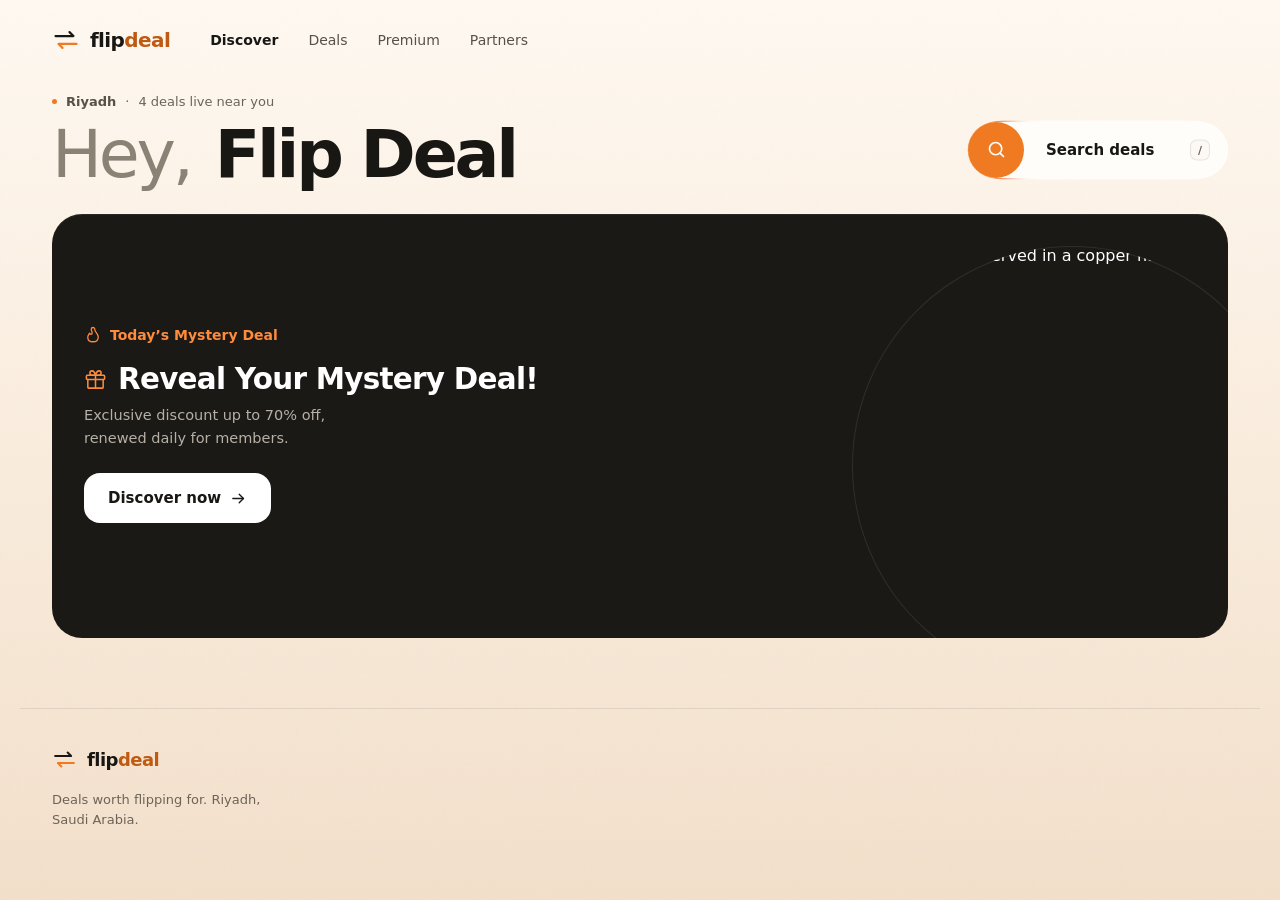
==== commit 08a3b84e: "feat(home): build daily mystery deal banner and discovery trigger" ====
--- a/index.html
+++ b/index.html
@@ -100,88 +100,8 @@
             <img src="https://images.unsplash.com/photo-1631452180519-c014fe946bc7?w=900&q=80&auto=format&fit=crop" alt="Chicken curry served in a copper handi" />
           </div>
         </article>
-        <div class="cats" role="group" aria-label="Filter deals by cuisine" data-deal-cats>
-          <button class="chip" type="button" data-cat="all" aria-pressed="true">
-            <span class="ico" aria-hidden="true">
-              <svg viewBox="0 0 24 24" fill="none" stroke="currentColor" stroke-width="1.7" stroke-linecap="round" stroke-linejoin="round">
-                <path d="M6 3v6.5a2 2 0 0 0 4 0V3"/><path d="M8 9.5V21"/>
-                <path d="M17.5 3c-1.6 1.5-2.5 3.5-2.5 6 0 1.9.9 3 2.5 3.2V21"/>
-              </svg>
-            </span>
-            All
-          </button>
-          <button class="chip" type="button" data-cat="arabic" aria-pressed="false">
-            <span class="ico" aria-hidden="true"><img src="https://images.unsplash.com/photo-1512058564366-18510be2db19?w=200&q=80&auto=format&fit=crop" alt="" /></span>
-            Arabic
-          </button>
-          <button class="chip" type="button" data-cat="cafe" aria-pressed="false">
-            <span class="ico" aria-hidden="true"><img src="https://images.unsplash.com/photo-1517256064527-09c73fc73e38?w=200&q=80&auto=format&fit=crop" alt="" /></span>
-            Cafe
-          </button>
-        </div>
-
-        <a class="swipe" href="deals.html">
-          Browse deals by swiping
-          <svg viewBox="0 0 24 24" fill="none" stroke="currentColor" stroke-width="1.9" stroke-linecap="round" stroke-linejoin="round" aria-hidden="true">
-            <path d="m9 5 7 7-7 7"/>
-          </svg>
-        </a>
       </section>
     </div>
-
-    <section class="deals" id="deals" aria-labelledby="deals-title">
-      <div class="deals-head">
-        <div>
-          <h2 id="deals-title">Tonight&rsquo;s drops</h2>
-          <p id="deals-count">4 deals in Riyadh</p>
-        </div>
-        <a class="browse" href="deals.html">Browse all deals
-          <svg viewBox="0 0 24 24" fill="none" stroke="currentColor" stroke-width="1.8" stroke-linecap="round" stroke-linejoin="round" aria-hidden="true">
-            <path d="M4 12h15"/><path d="m13 6 6 6-6 6"/>
-          </svg>
-        </a>
-      </div>
-
-      <div class="deal-grid" id="deal-grid" data-deal-grid>
-        <a class="deal" href="deals.html" data-deal="zaytoun" data-cat="arabic" data-price="79" data-off="40" data-rating="4.8" data-ends="21:00">
-        <span class="deal-top">
-          <span class="deal-title">Mixed grill for two</span>
-          <span class="deal-rating"><svg viewBox="0 0 24 24" fill="currentColor" aria-hidden="true"><path d="M12 2.6l2.85 5.9 6.45.9-4.7 4.55 1.15 6.45L12 17.3l-5.75 3.1 1.15-6.45L2.7 9.4l6.45-.9L12 2.6Z"/></svg>4.8</span>
-          <span class="deal-place"><svg viewBox="0 0 24 24" fill="none" stroke="currentColor" stroke-width="1.7" stroke-linecap="round" stroke-linejoin="round" aria-hidden="true"><path d="M12 21s7-5.1 7-11a7 7 0 1 0-14 0c0 5.9 7 11 7 11Z"/><circle cx="12" cy="10" r="2.4"/></svg>Zaytoun Grill · 2.4 km</span>
-          <span class="deal-go" aria-hidden="true"><svg viewBox="0 0 24 24" fill="none" stroke="currentColor" stroke-width="2" stroke-linecap="round" stroke-linejoin="round" aria-hidden="true"><path d="m9 5 7 7-7 7"/></svg></span>
-        </span>
-        <span class="deal-img"><img src="https://images.unsplash.com/photo-1555939594-58d7cb561ad1?w=900&q=80&auto=format&fit=crop" alt="Mixed grill for two" loading="lazy" /></span>
-      </a>
-        <a class="deal" href="deals.html" data-deal="tandoor" data-cat="arabic" data-price="25" data-off="30" data-rating="4.7" data-ends="22:00">
-        <span class="deal-top">
-          <span class="deal-title">Hyderabadi biryani</span>
-          <span class="deal-rating"><svg viewBox="0 0 24 24" fill="currentColor" aria-hidden="true"><path d="M12 2.6l2.85 5.9 6.45.9-4.7 4.55 1.15 6.45L12 17.3l-5.75 3.1 1.15-6.45L2.7 9.4l6.45-.9L12 2.6Z"/></svg>4.7</span>
-          <span class="deal-place"><svg viewBox="0 0 24 24" fill="none" stroke="currentColor" stroke-width="1.7" stroke-linecap="round" stroke-linejoin="round" aria-hidden="true"><path d="M12 21s7-5.1 7-11a7 7 0 1 0-14 0c0 5.9 7 11 7 11Z"/><circle cx="12" cy="10" r="2.4"/></svg>Tandoor House · 1.2 km</span>
-          <span class="deal-go" aria-hidden="true"><svg viewBox="0 0 24 24" fill="none" stroke="currentColor" stroke-width="2" stroke-linecap="round" stroke-linejoin="round" aria-hidden="true"><path d="m9 5 7 7-7 7"/></svg></span>
-        </span>
-        <span class="deal-img"><img src="https://images.unsplash.com/photo-1585937421612-70a008356fbe?w=900&q=80&auto=format&fit=crop" alt="Hyderabadi biryani" loading="lazy" /></span>
-      </a>
-        <a class="deal" href="deals.html" data-deal="bean" data-cat="cafe" data-price="24" data-off="50" data-rating="4.9" data-ends="18:00">
-        <span class="deal-top">
-          <span class="deal-title">Flat white &amp; croissant</span>
-          <span class="deal-rating"><svg viewBox="0 0 24 24" fill="currentColor" aria-hidden="true"><path d="M12 2.6l2.85 5.9 6.45.9-4.7 4.55 1.15 6.45L12 17.3l-5.75 3.1 1.15-6.45L2.7 9.4l6.45-.9L12 2.6Z"/></svg>4.9</span>
-          <span class="deal-place"><svg viewBox="0 0 24 24" fill="none" stroke="currentColor" stroke-width="1.7" stroke-linecap="round" stroke-linejoin="round" aria-hidden="true"><path d="M12 21s7-5.1 7-11a7 7 0 1 0-14 0c0 5.9 7 11 7 11Z"/><circle cx="12" cy="10" r="2.4"/></svg>Bean &amp; Bloom · 0.8 km</span>
-          <span class="deal-go" aria-hidden="true"><svg viewBox="0 0 24 24" fill="none" stroke="currentColor" stroke-width="2" stroke-linecap="round" stroke-linejoin="round" aria-hidden="true"><path d="m9 5 7 7-7 7"/></svg></span>
-        </span>
-        <span class="deal-img"><img src="https://images.unsplash.com/photo-1517256064527-09c73fc73e38?w=900&q=80&auto=format&fit=crop" alt="Flat white and croissant" loading="lazy" /></span>
-      </a>
-        <a class="deal" href="deals.html" data-deal="qahwa" data-cat="cafe" data-price="19" data-off="25" data-rating="4.6" data-ends="20:00">
-        <span class="deal-top">
-          <span class="deal-title">Pistachio latte</span>
-          <span class="deal-rating"><svg viewBox="0 0 24 24" fill="currentColor" aria-hidden="true"><path d="M12 2.6l2.85 5.9 6.45.9-4.7 4.55 1.15 6.45L12 17.3l-5.75 3.1 1.15-6.45L2.7 9.4l6.45-.9L12 2.6Z"/></svg>4.6</span>
-          <span class="deal-place"><svg viewBox="0 0 24 24" fill="none" stroke="currentColor" stroke-width="1.7" stroke-linecap="round" stroke-linejoin="round" aria-hidden="true"><path d="M12 21s7-5.1 7-11a7 7 0 1 0-14 0c0 5.9 7 11 7 11Z"/><circle cx="12" cy="10" r="2.4"/></svg>Qahwa 28 · 3.1 km</span>
-          <span class="deal-go" aria-hidden="true"><svg viewBox="0 0 24 24" fill="none" stroke="currentColor" stroke-width="2" stroke-linecap="round" stroke-linejoin="round" aria-hidden="true"><path d="m9 5 7 7-7 7"/></svg></span>
-        </span>
-        <span class="deal-img"><img src="https://images.unsplash.com/photo-1509042239860-f550ce710b93?w=900&q=80&auto=format&fit=crop" alt="Pistachio latte" loading="lazy" /></span>
-      </a>
-      </div>
-      <div class="empty" id="empty">No deals match that search. Try &ldquo;biryani&rdquo;, &ldquo;grill&rdquo; or clear the search.</div>
-    </section>
   </main>
 
   <footer class="site-foot">
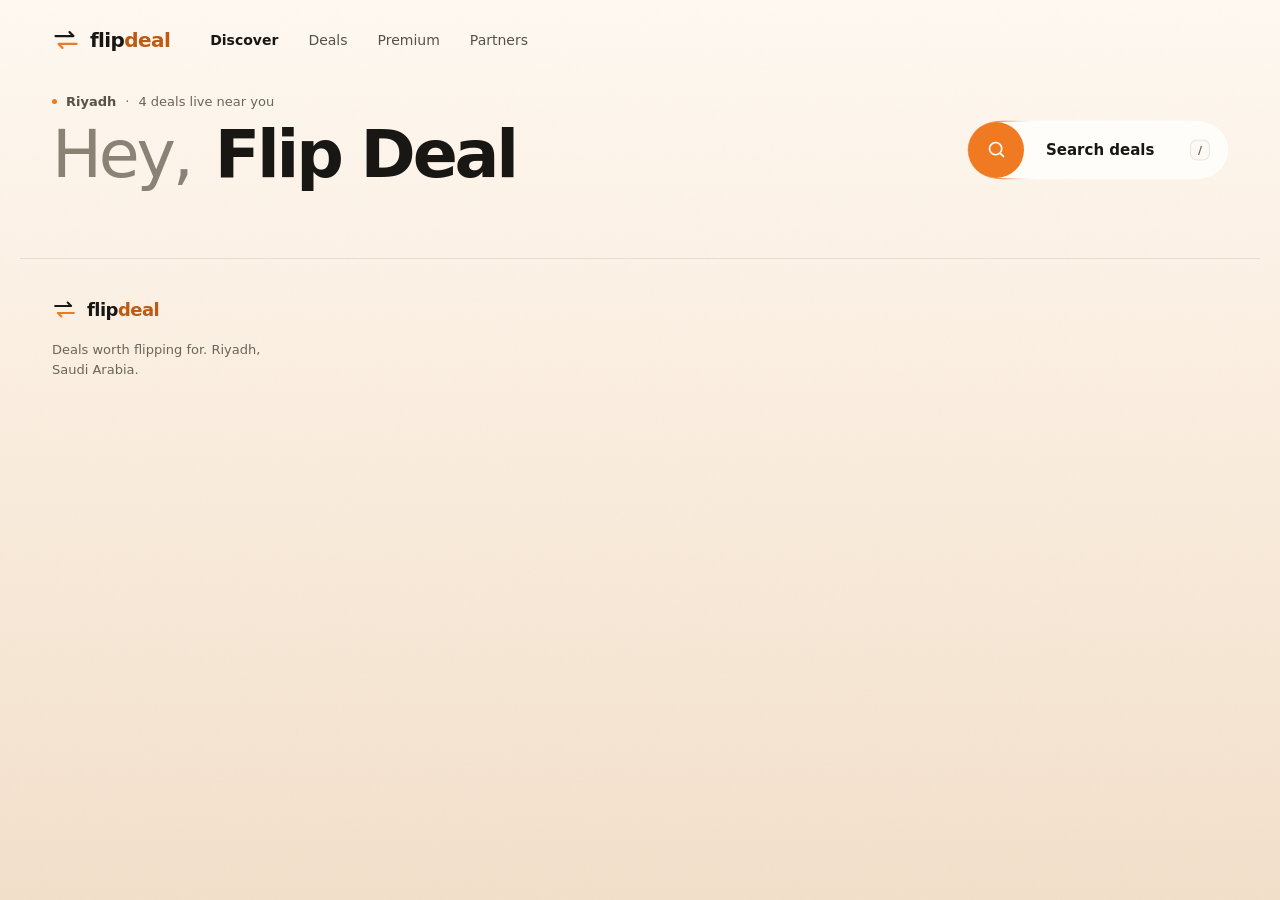
==== commit c7529fc6: "feat(search): add fluid gooey search bar with SVG filters and keyboard shortcut" ====
--- a/index.html
+++ b/index.html
@@ -71,35 +71,6 @@
         </div>
           </div>
         </div>
-        <article class="mystery" id="mystery" aria-labelledby="mystery-title">
-          <div class="m-copy">
-            <span class="m-label">
-              <svg viewBox="0 0 24 24" fill="none" stroke="currentColor" stroke-width="1.7" stroke-linecap="round" stroke-linejoin="round" aria-hidden="true">
-                <path d="M12 21c4.4 0 7-2.9 7-6.5 0-4.4-4.7-6.3-4.7-10.3C14.3 2.7 13.3 2 12 2c-1.4 0-2.3.9-2.3 2.2 0 2.2 1.2 3.4 1.2 5.1 0 1-.7 1.7-1.6 1.7-.9 0-1.5-.7-1.7-1.6C6.9 10.7 5 12.6 5 14.9 5 18.4 7.6 21 12 21Z"/>
-              </svg>
-              Today&rsquo;s Mystery Deal
-            </span>
-            <h2 class="m-title" id="mystery-title">
-              <svg viewBox="0 0 24 24" fill="none" stroke="currentColor" stroke-width="1.6" stroke-linecap="round" stroke-linejoin="round" aria-hidden="true">
-                <path d="M20 12v8.2a.8.8 0 0 1-.8.8H4.8a.8.8 0 0 1-.8-.8V12"/>
-                <rect x="2.5" y="7.5" width="19" height="4.5" rx="1"/>
-                <path d="M12 7.5V21"/>
-                <path d="M12 7.5S10.8 3 8.4 3a2.25 2.25 0 0 0 0 4.5H12Zm0 0S13.2 3 15.6 3a2.25 2.25 0 0 1 0 4.5H12Z"/>
-              </svg>
-              Reveal Your Mystery Deal!
-            </h2>
-            <p class="m-sub">Exclusive discount up to 70% off, renewed daily for members.</p>
-            <button class="m-btn" type="button" id="reveal">
-              Discover now
-              <svg viewBox="0 0 24 24" fill="none" stroke="currentColor" stroke-width="1.9" stroke-linecap="round" stroke-linejoin="round" aria-hidden="true">
-                <path d="M4 12h15"/><path d="m13 6 6 6-6 6"/>
-              </svg>
-            </button>
-          </div>
-          <div class="m-media">
-            <img src="https://images.unsplash.com/photo-1631452180519-c014fe946bc7?w=900&q=80&auto=format&fit=crop" alt="Chicken curry served in a copper handi" />
-          </div>
-        </article>
       </section>
     </div>
   </main>
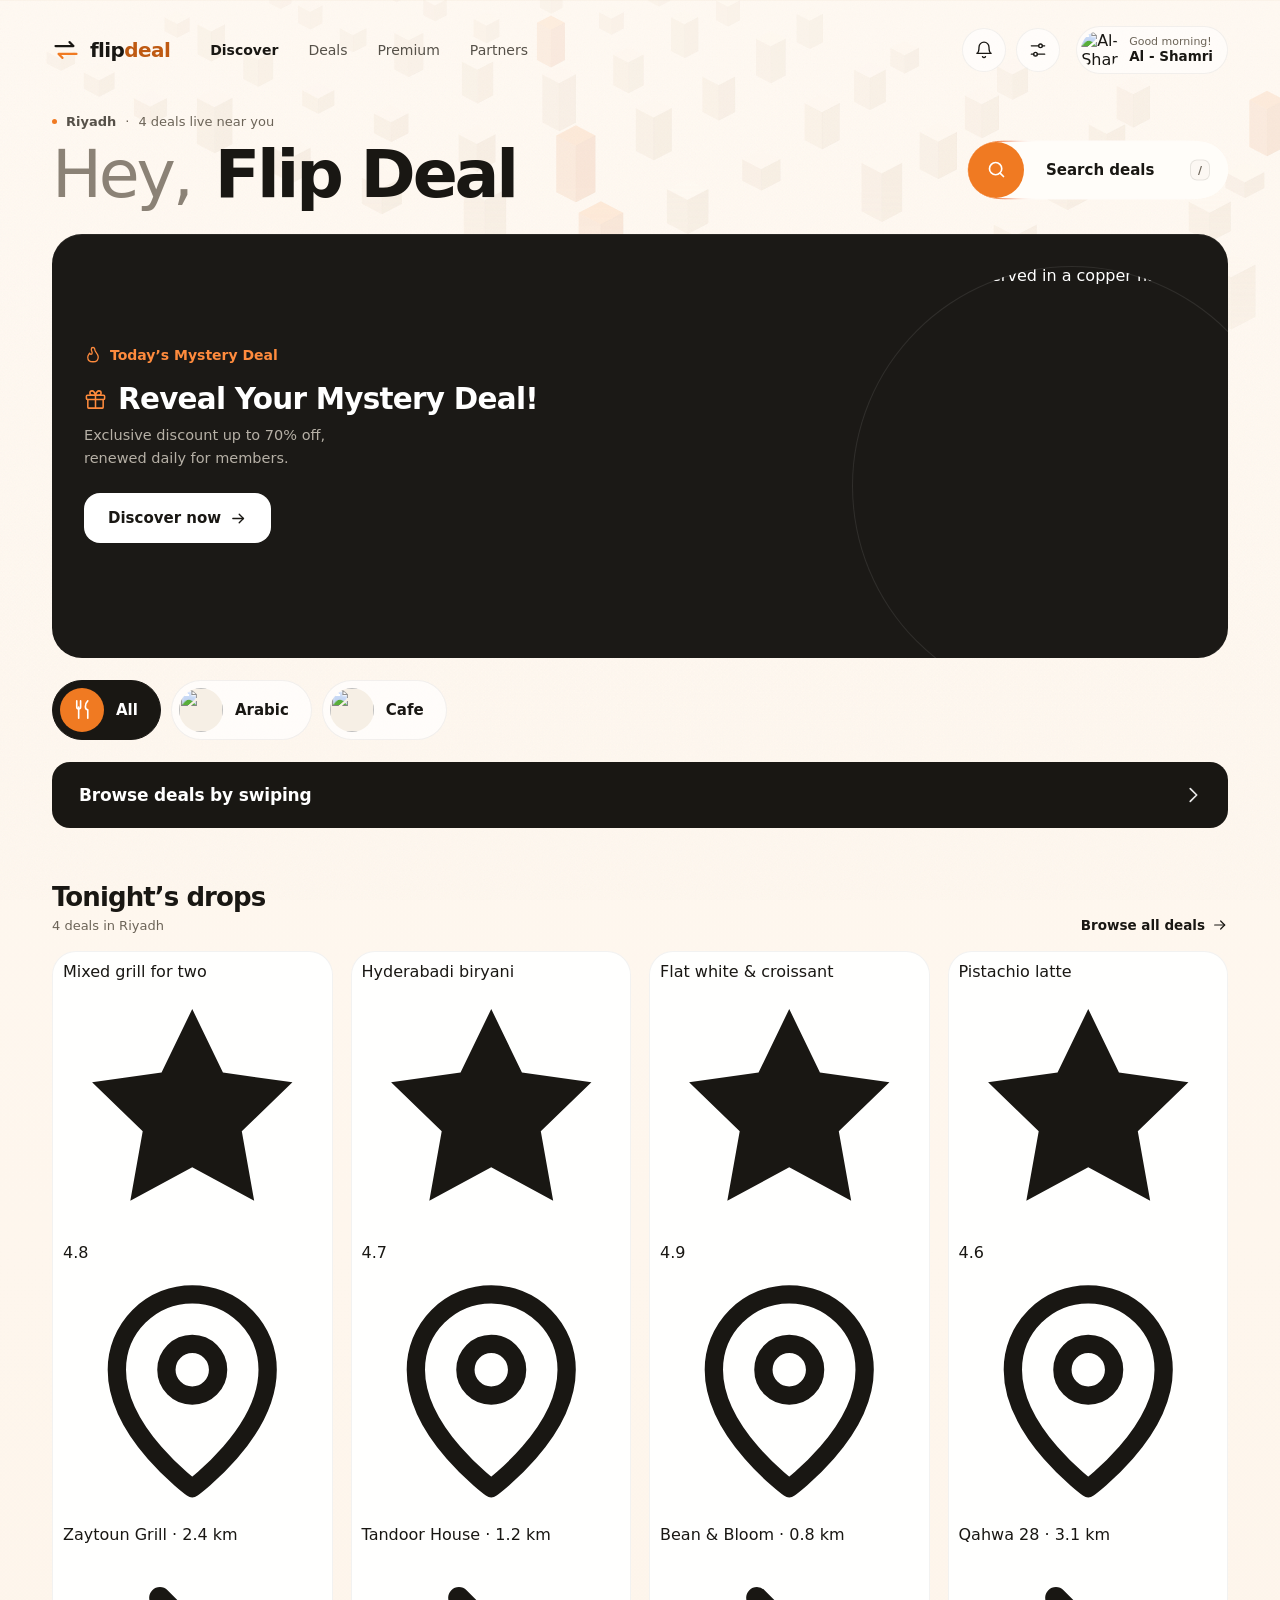
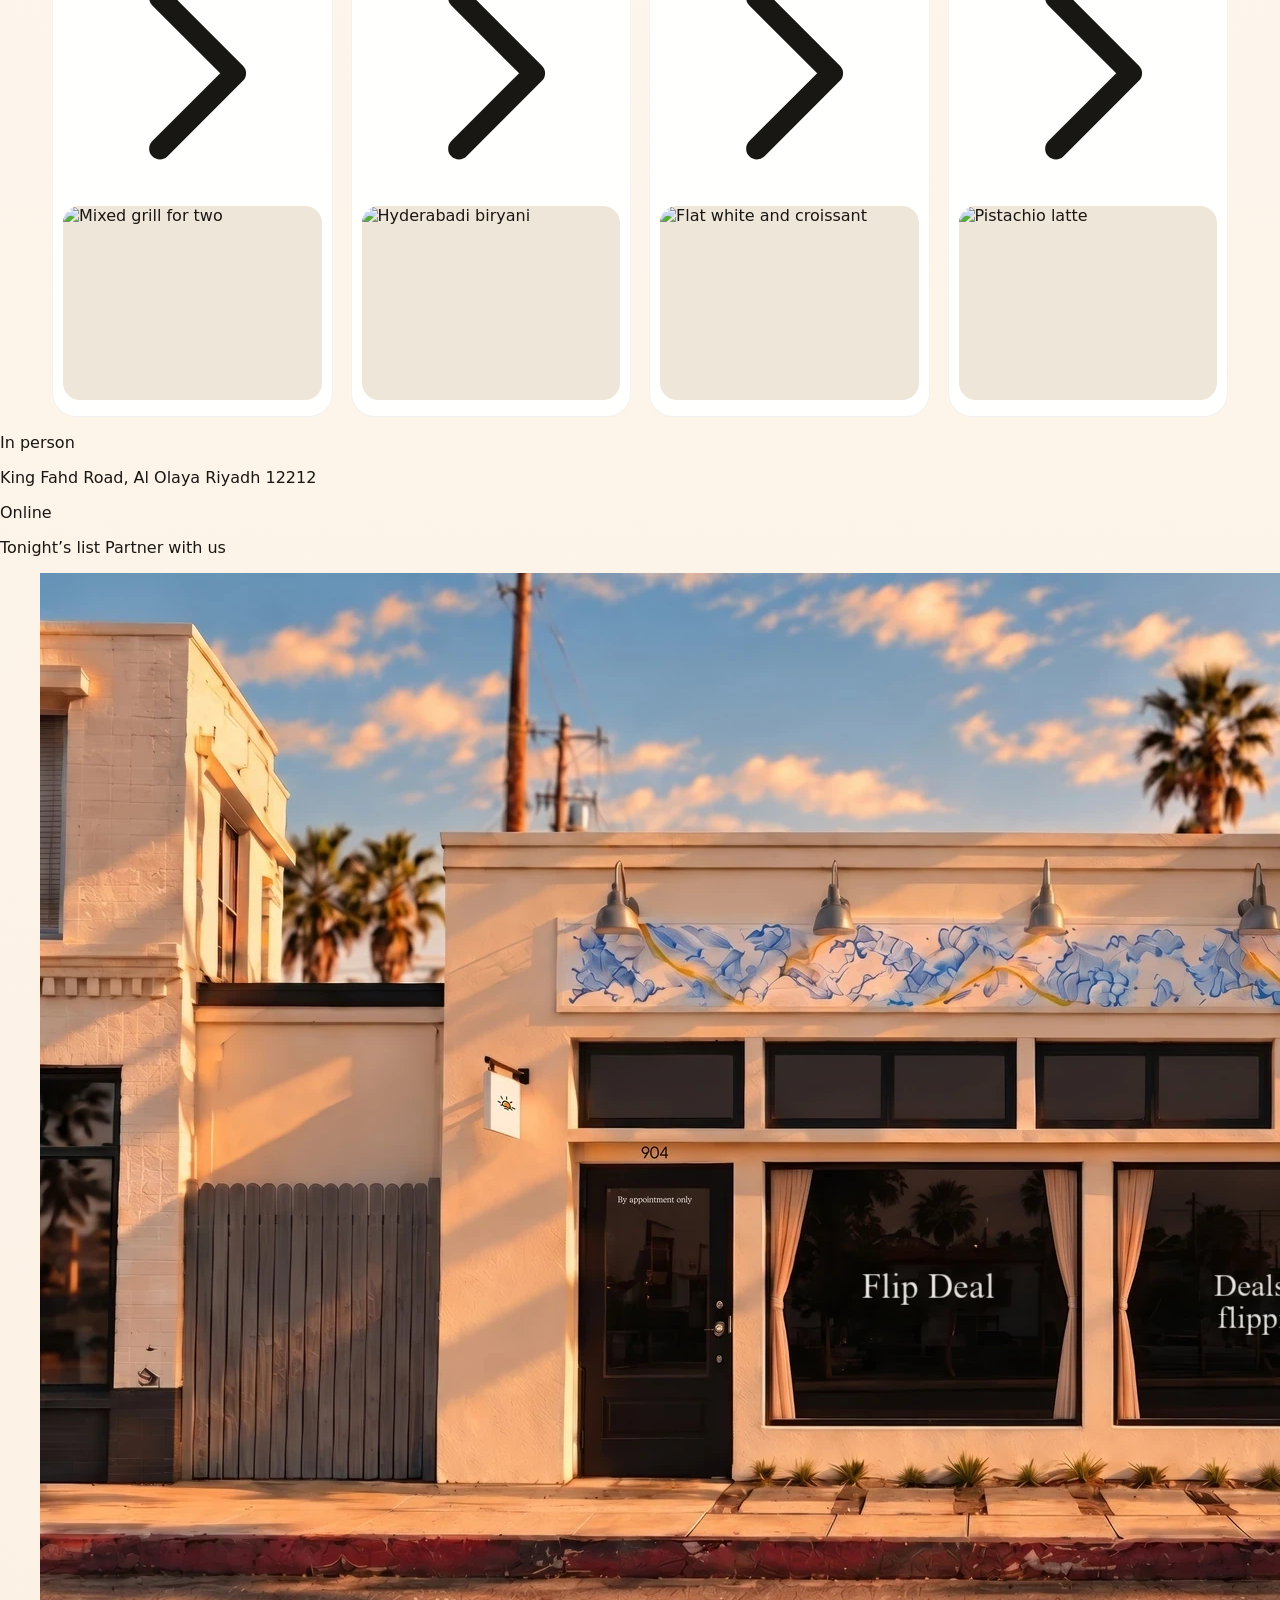
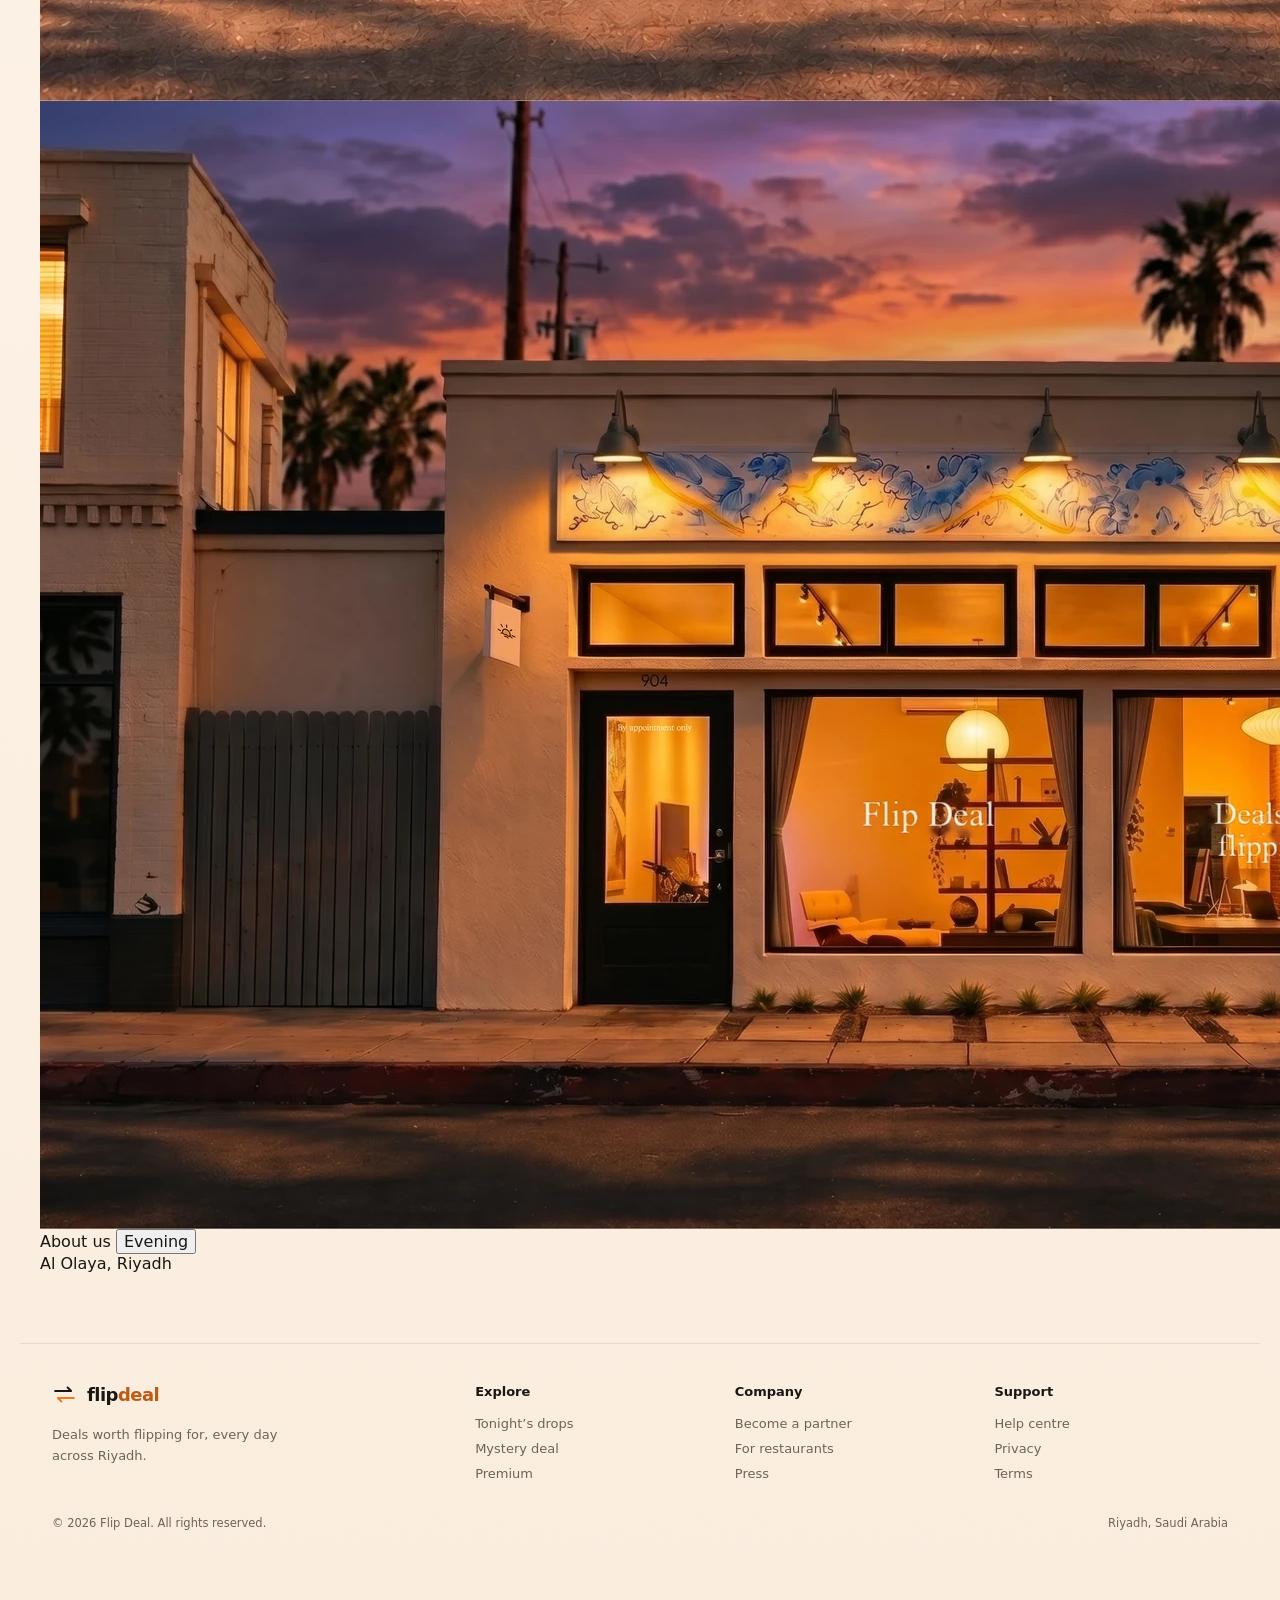
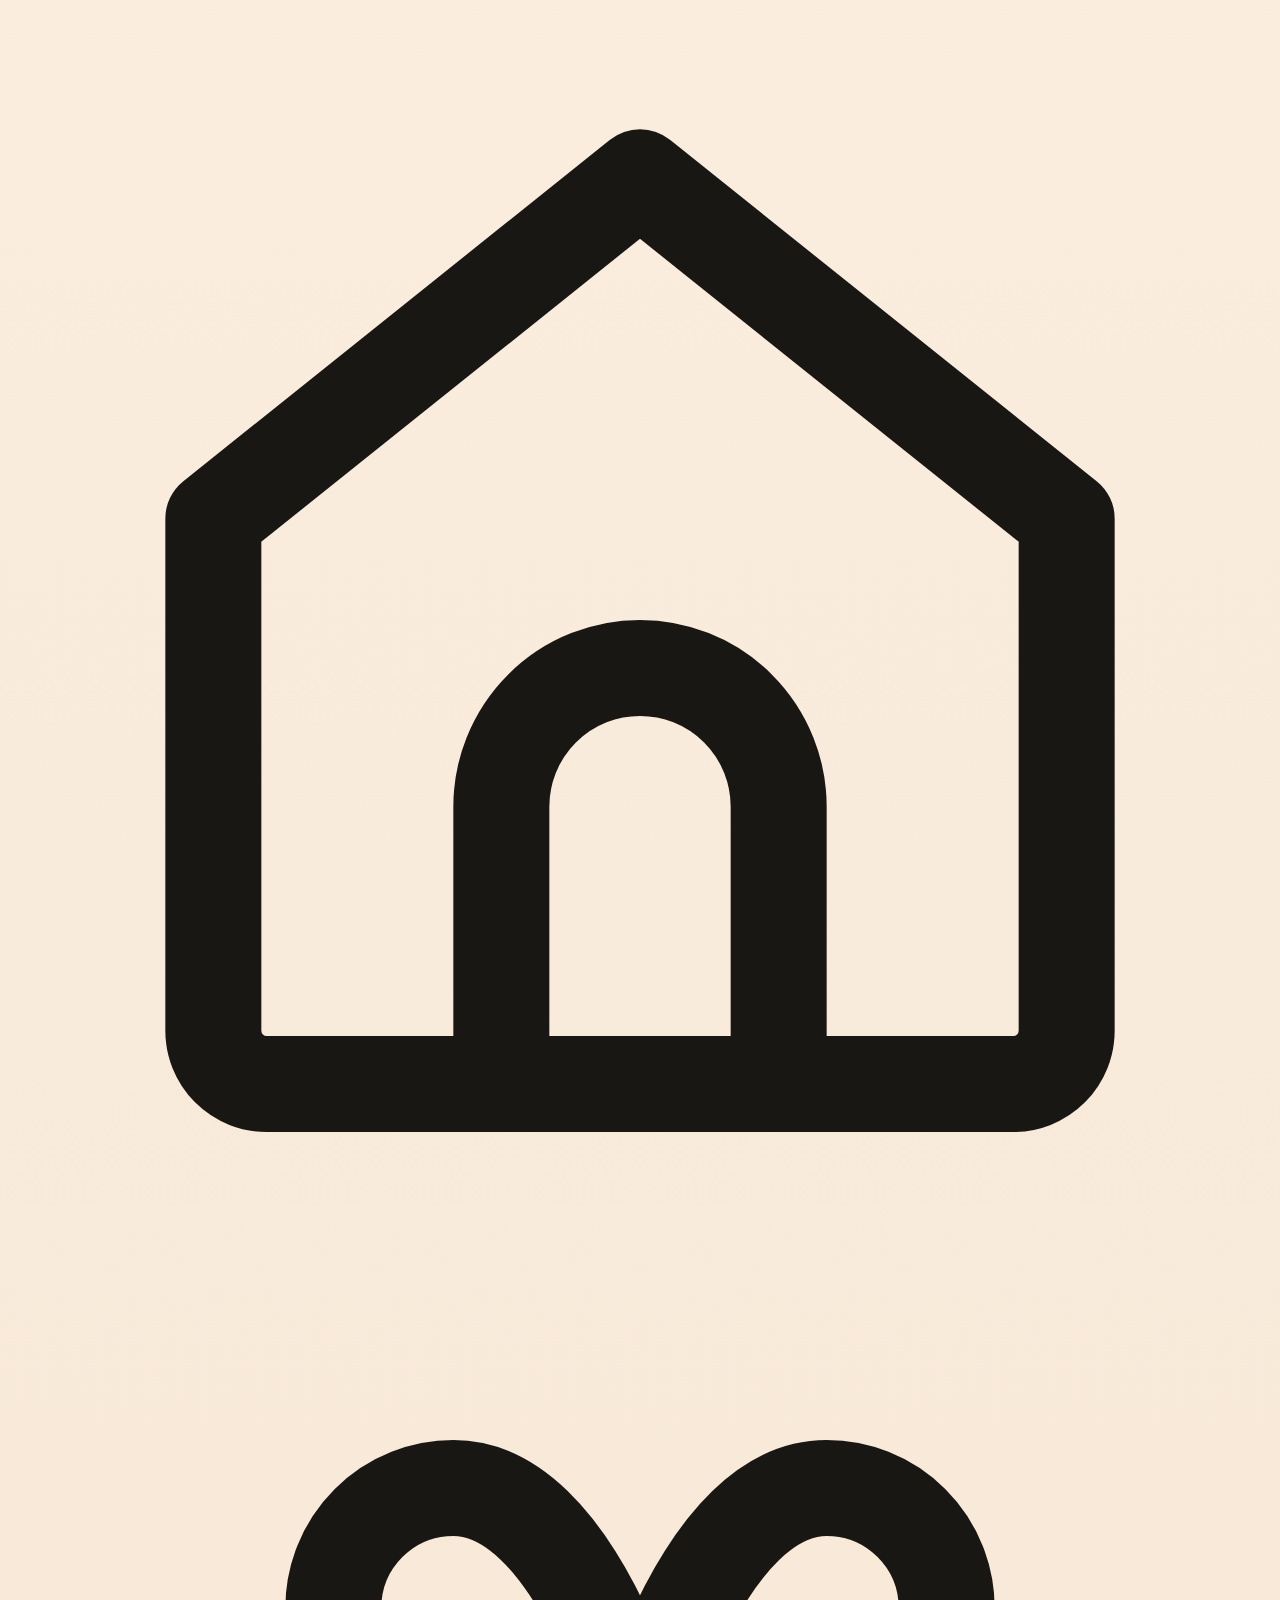
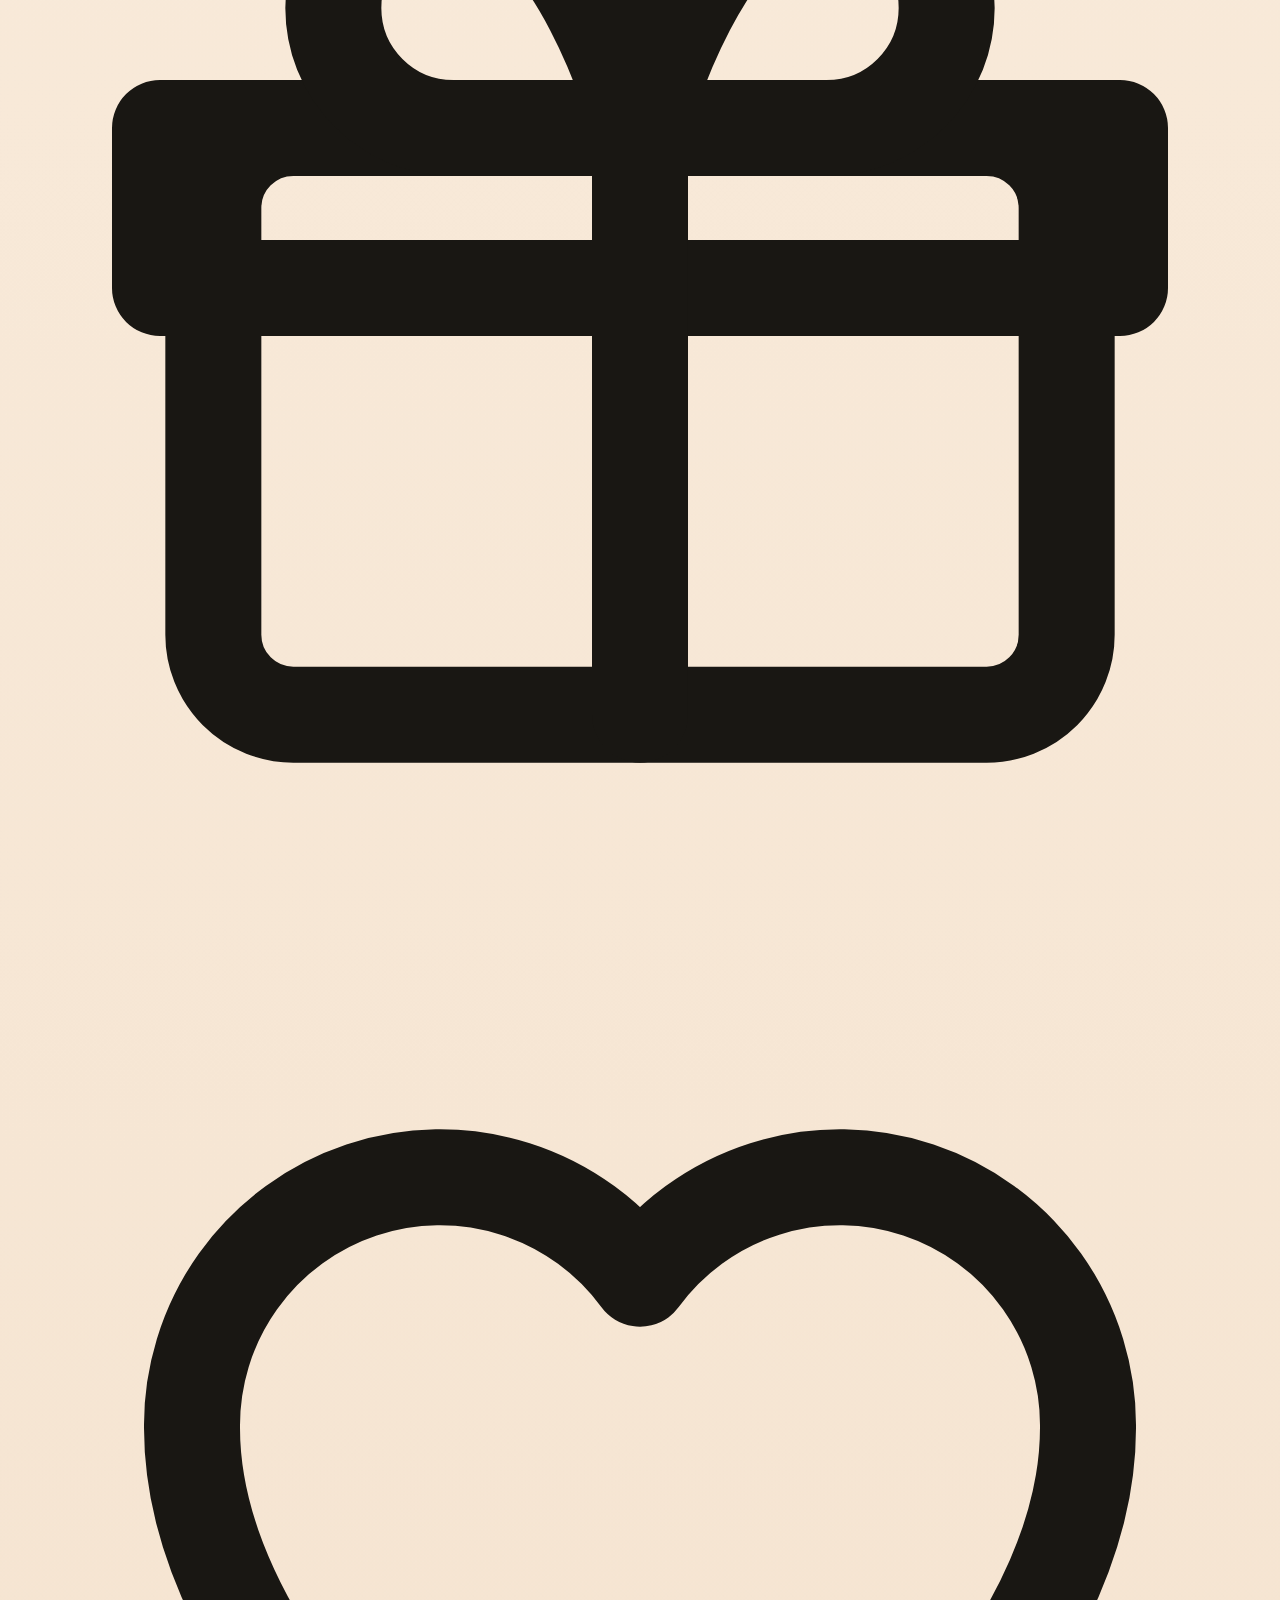
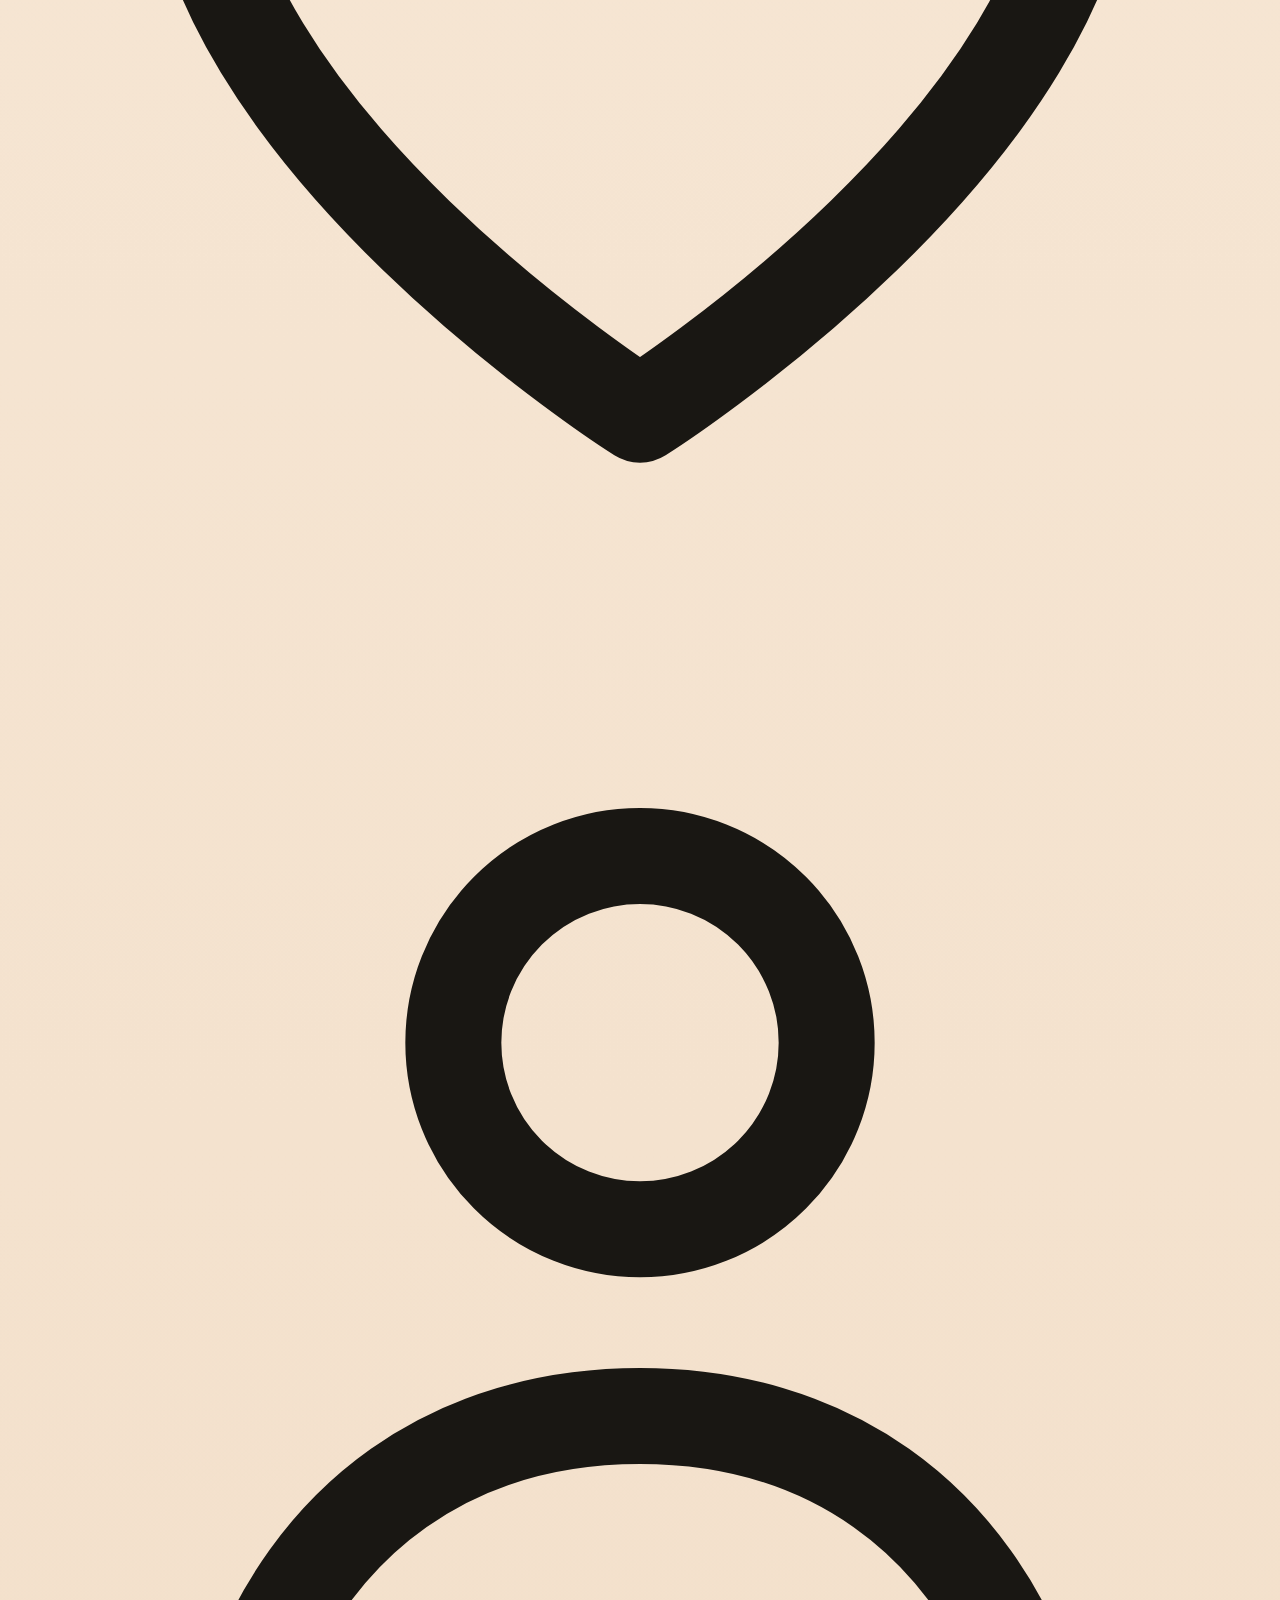
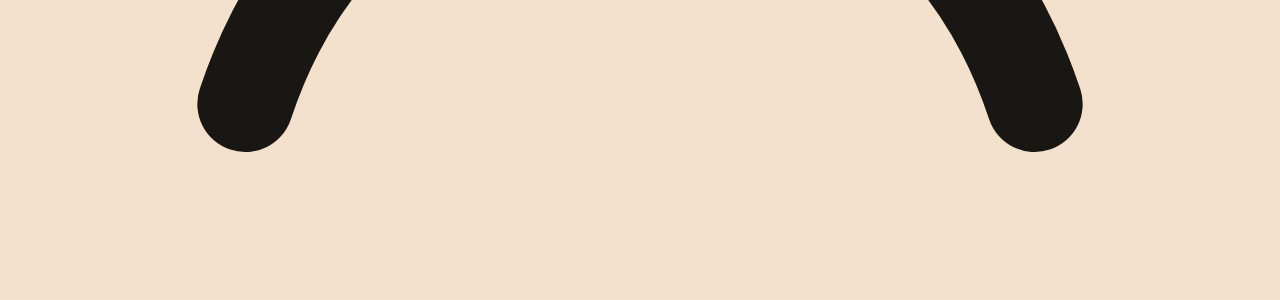
==== commit c17b2cfa: "feat(storefront): build Al Olaya interactive atmospheric day-night band" ====
--- a/index.html
+++ b/index.html
@@ -32,12 +32,42 @@
       <a href="premium.html">Premium</a>
       <a href="partners.html">Partners</a>
     </nav>
+
+    <div class="head-actions">
+      <button class="icon-btn" type="button" aria-label="Notifications" id="bell">
+        <svg viewBox="0 0 24 24" fill="none" stroke="currentColor" stroke-width="1.6" stroke-linecap="round" stroke-linejoin="round" aria-hidden="true">
+          <path d="M18 8.6a6 6 0 1 0-12 0c0 6.4-2.6 7.4-2.6 7.4h17.2S18 15 18 8.6Z"/>
+          <path d="M13.8 20a2.1 2.1 0 0 1-3.6 0"/>
+        </svg>
+      </button>
+      <button class="icon-btn" type="button" aria-label="Settings" data-settings id="settings" aria-expanded="false" aria-controls="prefs">
+        <svg viewBox="0 0 24 24" fill="none" stroke="currentColor" stroke-width="1.6" stroke-linecap="round" stroke-linejoin="round" aria-hidden="true">
+          <path d="M4 7h9M17 7h3M4 17h3M11 17h9"/>
+          <circle cx="15" cy="7" r="2.2"/>
+          <circle cx="9" cy="17" r="2.2"/>
+        </svg>
+      </button>
+      <div class="user">
+        <img src="https://images.unsplash.com/photo-1500648767791-00dcc994a43e?w=200&q=80&auto=format&fit=crop" alt="Al-Shamri" />
+        <div>
+          <span class="g">Good morning!</span>
+          <span class="n">Al - Shamri</span>
+        </div>
+      </div>
+
+      <div class="prefs" id="prefs" hidden>
+        <h4>Preferences</h4>
+        <div class="pref-row">Deal alerts <button class="switch" type="button" aria-pressed="true" aria-label="Deal alerts" data-pref="alerts"></button></div>
+        <div class="pref-row">Daily mystery <button class="switch" type="button" aria-pressed="true" aria-label="Daily mystery deal" data-pref="mystery"></button></div>
+        <div class="pref-row">Weekly digest <button class="switch" type="button" aria-pressed="false" aria-label="Weekly digest" data-pref="digest"></button></div>
+      </div>
+    </div>
   </header>
 
   <main id="top">
     <div class="shell">
       <section class="home" aria-labelledby="hi">
-<div class="home-head">
+        <div class="home-head">
           <div>
             <p class="status"><span class="pin" aria-hidden="true"></span><b>Riyadh</b><span aria-hidden="true">·</span><span id="live-count">4 deals live near you</span></p>
             <h1 id="hi"><span>Hey,</span> Flip Deal</h1>
@@ -71,8 +101,142 @@
         </div>
           </div>
         </div>
+
+        <article class="mystery" id="mystery" aria-labelledby="mystery-title">
+          <div class="m-copy">
+            <span class="m-label">
+              <svg viewBox="0 0 24 24" fill="none" stroke="currentColor" stroke-width="1.7" stroke-linecap="round" stroke-linejoin="round" aria-hidden="true">
+                <path d="M12 21c4.4 0 7-2.9 7-6.5 0-4.4-4.7-6.3-4.7-10.3C14.3 2.7 13.3 2 12 2c-1.4 0-2.3.9-2.3 2.2 0 2.2 1.2 3.4 1.2 5.1 0 1-.7 1.7-1.6 1.7-.9 0-1.5-.7-1.7-1.6C6.9 10.7 5 12.6 5 14.9 5 18.4 7.6 21 12 21Z"/>
+              </svg>
+              Today&rsquo;s Mystery Deal
+            </span>
+            <h2 class="m-title" id="mystery-title">
+              <svg viewBox="0 0 24 24" fill="none" stroke="currentColor" stroke-width="1.6" stroke-linecap="round" stroke-linejoin="round" aria-hidden="true">
+                <path d="M20 12v8.2a.8.8 0 0 1-.8.8H4.8a.8.8 0 0 1-.8-.8V12"/>
+                <rect x="2.5" y="7.5" width="19" height="4.5" rx="1"/>
+                <path d="M12 7.5V21"/>
+                <path d="M12 7.5S10.8 3 8.4 3a2.25 2.25 0 0 0 0 4.5H12Zm0 0S13.2 3 15.6 3a2.25 2.25 0 0 1 0 4.5H12Z"/>
+              </svg>
+              Reveal Your Mystery Deal!
+            </h2>
+            <p class="m-sub">Exclusive discount up to 70% off, renewed daily for members.</p>
+            <button class="m-btn" type="button" id="reveal">
+              Discover now
+              <svg viewBox="0 0 24 24" fill="none" stroke="currentColor" stroke-width="1.9" stroke-linecap="round" stroke-linejoin="round" aria-hidden="true">
+                <path d="M4 12h15"/><path d="m13 6 6 6-6 6"/>
+              </svg>
+            </button>
+          </div>
+          <div class="m-media">
+            <img src="https://images.unsplash.com/photo-1631452180519-c014fe946bc7?w=900&q=80&auto=format&fit=crop" alt="Chicken curry served in a copper handi" />
+          </div>
+        </article>
+
+        <div class="cats" role="group" aria-label="Filter deals by cuisine" data-deal-cats>
+          <button class="chip" type="button" data-cat="all" aria-pressed="true">
+            <span class="ico" aria-hidden="true">
+              <svg viewBox="0 0 24 24" fill="none" stroke="currentColor" stroke-width="1.7" stroke-linecap="round" stroke-linejoin="round">
+                <path d="M6 3v6.5a2 2 0 0 0 4 0V3"/><path d="M8 9.5V21"/>
+                <path d="M17.5 3c-1.6 1.5-2.5 3.5-2.5 6 0 1.9.9 3 2.5 3.2V21"/>
+              </svg>
+            </span>
+            All
+          </button>
+          <button class="chip" type="button" data-cat="arabic" aria-pressed="false">
+            <span class="ico" aria-hidden="true"><img src="https://images.unsplash.com/photo-1512058564366-18510be2db19?w=200&q=80&auto=format&fit=crop" alt="" /></span>
+            Arabic
+          </button>
+          <button class="chip" type="button" data-cat="cafe" aria-pressed="false">
+            <span class="ico" aria-hidden="true"><img src="https://images.unsplash.com/photo-1517256064527-09c73fc73e38?w=200&q=80&auto=format&fit=crop" alt="" /></span>
+            Cafe
+          </button>
+        </div>
+
+        <a class="swipe" href="deals.html">
+          Browse deals by swiping
+          <svg viewBox="0 0 24 24" fill="none" stroke="currentColor" stroke-width="1.9" stroke-linecap="round" stroke-linejoin="round" aria-hidden="true">
+            <path d="m9 5 7 7-7 7"/>
+          </svg>
+        </a>
       </section>
     </div>
+
+    <section class="deals" id="deals" aria-labelledby="deals-title">
+      <div class="deals-head">
+        <div>
+          <h2 id="deals-title">Tonight&rsquo;s drops</h2>
+          <p id="deals-count">4 deals in Riyadh</p>
+        </div>
+        <a class="browse" href="deals.html">Browse all deals
+          <svg viewBox="0 0 24 24" fill="none" stroke="currentColor" stroke-width="1.8" stroke-linecap="round" stroke-linejoin="round" aria-hidden="true">
+            <path d="M4 12h15"/><path d="m13 6 6 6-6 6"/>
+          </svg>
+        </a>
+      </div>
+
+      <div class="deal-grid" id="deal-grid" data-deal-grid>
+        <a class="deal" href="deals.html" data-deal="zaytoun" data-cat="arabic" data-price="79" data-off="40" data-rating="4.8" data-ends="21:00">
+        <span class="deal-top">
+          <span class="deal-title">Mixed grill for two</span>
+          <span class="deal-rating"><svg viewBox="0 0 24 24" fill="currentColor" aria-hidden="true"><path d="M12 2.6l2.85 5.9 6.45.9-4.7 4.55 1.15 6.45L12 17.3l-5.75 3.1 1.15-6.45L2.7 9.4l6.45-.9L12 2.6Z"/></svg>4.8</span>
+          <span class="deal-place"><svg viewBox="0 0 24 24" fill="none" stroke="currentColor" stroke-width="1.7" stroke-linecap="round" stroke-linejoin="round" aria-hidden="true"><path d="M12 21s7-5.1 7-11a7 7 0 1 0-14 0c0 5.9 7 11 7 11Z"/><circle cx="12" cy="10" r="2.4"/></svg>Zaytoun Grill · 2.4 km</span>
+          <span class="deal-go" aria-hidden="true"><svg viewBox="0 0 24 24" fill="none" stroke="currentColor" stroke-width="2" stroke-linecap="round" stroke-linejoin="round" aria-hidden="true"><path d="m9 5 7 7-7 7"/></svg></span>
+        </span>
+        <span class="deal-img"><img src="https://images.unsplash.com/photo-1555939594-58d7cb561ad1?w=900&q=80&auto=format&fit=crop" alt="Mixed grill for two" loading="lazy" /></span>
+      </a>
+        <a class="deal" href="deals.html" data-deal="tandoor" data-cat="arabic" data-price="25" data-off="30" data-rating="4.7" data-ends="22:00">
+        <span class="deal-top">
+          <span class="deal-title">Hyderabadi biryani</span>
+          <span class="deal-rating"><svg viewBox="0 0 24 24" fill="currentColor" aria-hidden="true"><path d="M12 2.6l2.85 5.9 6.45.9-4.7 4.55 1.15 6.45L12 17.3l-5.75 3.1 1.15-6.45L2.7 9.4l6.45-.9L12 2.6Z"/></svg>4.7</span>
+          <span class="deal-place"><svg viewBox="0 0 24 24" fill="none" stroke="currentColor" stroke-width="1.7" stroke-linecap="round" stroke-linejoin="round" aria-hidden="true"><path d="M12 21s7-5.1 7-11a7 7 0 1 0-14 0c0 5.9 7 11 7 11Z"/><circle cx="12" cy="10" r="2.4"/></svg>Tandoor House · 1.2 km</span>
+          <span class="deal-go" aria-hidden="true"><svg viewBox="0 0 24 24" fill="none" stroke="currentColor" stroke-width="2" stroke-linecap="round" stroke-linejoin="round" aria-hidden="true"><path d="m9 5 7 7-7 7"/></svg></span>
+        </span>
+        <span class="deal-img"><img src="https://images.unsplash.com/photo-1585937421612-70a008356fbe?w=900&q=80&auto=format&fit=crop" alt="Hyderabadi biryani" loading="lazy" /></span>
+      </a>
+        <a class="deal" href="deals.html" data-deal="bean" data-cat="cafe" data-price="24" data-off="50" data-rating="4.9" data-ends="18:00">
+        <span class="deal-top">
+          <span class="deal-title">Flat white &amp; croissant</span>
+          <span class="deal-rating"><svg viewBox="0 0 24 24" fill="currentColor" aria-hidden="true"><path d="M12 2.6l2.85 5.9 6.45.9-4.7 4.55 1.15 6.45L12 17.3l-5.75 3.1 1.15-6.45L2.7 9.4l6.45-.9L12 2.6Z"/></svg>4.9</span>
+          <span class="deal-place"><svg viewBox="0 0 24 24" fill="none" stroke="currentColor" stroke-width="1.7" stroke-linecap="round" stroke-linejoin="round" aria-hidden="true"><path d="M12 21s7-5.1 7-11a7 7 0 1 0-14 0c0 5.9 7 11 7 11Z"/><circle cx="12" cy="10" r="2.4"/></svg>Bean &amp; Bloom · 0.8 km</span>
+          <span class="deal-go" aria-hidden="true"><svg viewBox="0 0 24 24" fill="none" stroke="currentColor" stroke-width="2" stroke-linecap="round" stroke-linejoin="round" aria-hidden="true"><path d="m9 5 7 7-7 7"/></svg></span>
+        </span>
+        <span class="deal-img"><img src="https://images.unsplash.com/photo-1517256064527-09c73fc73e38?w=900&q=80&auto=format&fit=crop" alt="Flat white and croissant" loading="lazy" /></span>
+      </a>
+        <a class="deal" href="deals.html" data-deal="qahwa" data-cat="cafe" data-price="19" data-off="25" data-rating="4.6" data-ends="20:00">
+        <span class="deal-top">
+          <span class="deal-title">Pistachio latte</span>
+          <span class="deal-rating"><svg viewBox="0 0 24 24" fill="currentColor" aria-hidden="true"><path d="M12 2.6l2.85 5.9 6.45.9-4.7 4.55 1.15 6.45L12 17.3l-5.75 3.1 1.15-6.45L2.7 9.4l6.45-.9L12 2.6Z"/></svg>4.6</span>
+          <span class="deal-place"><svg viewBox="0 0 24 24" fill="none" stroke="currentColor" stroke-width="1.7" stroke-linecap="round" stroke-linejoin="round" aria-hidden="true"><path d="M12 21s7-5.1 7-11a7 7 0 1 0-14 0c0 5.9 7 11 7 11Z"/><circle cx="12" cy="10" r="2.4"/></svg>Qahwa 28 · 3.1 km</span>
+          <span class="deal-go" aria-hidden="true"><svg viewBox="0 0 24 24" fill="none" stroke="currentColor" stroke-width="2" stroke-linecap="round" stroke-linejoin="round" aria-hidden="true"><path d="m9 5 7 7-7 7"/></svg></span>
+        </span>
+        <span class="deal-img"><img src="https://images.unsplash.com/photo-1509042239860-f550ce710b93?w=900&q=80&auto=format&fit=crop" alt="Pistachio latte" loading="lazy" /></span>
+      </a>
+      </div>
+      <div class="empty" id="empty">No deals match that search. Try &ldquo;biryani&rdquo;, &ldquo;grill&rdquo; or clear the search.</div>
+    </section>
+
+    <section class="storefront" aria-label="Visit Flip Deal in Al Olaya">
+      <div class="sf-meta">
+        <div class="sf-col">
+          <p class="sf-label">In person</p>
+          <span>King Fahd Road, Al Olaya</span>
+          <span>Riyadh 12212</span>
+        </div>
+        <div class="sf-col sf-col--end">
+          <p class="sf-label">Online</p>
+          <a href="deals.html">Tonight&rsquo;s list</a>
+          <a href="partners.html">Partner with us</a>
+        </div>
+      </div>
+
+      <figure class="sf-photo">
+        <img class="sf-day" src="assets/storefront-day-fd.webp" alt="The Flip Deal dining room on King Fahd Road at golden hour" loading="lazy" draggable="false" />
+        <img class="sf-night" src="assets/storefront-night-fd.webp" alt="" aria-hidden="true" loading="lazy" draggable="false" />
+        <a class="sf-cta" href="partners.html">About us</a>
+        <button class="sf-switch" type="button">Evening</button>
+        <figcaption class="sf-cap">Al Olaya, Riyadh</figcaption>
+      </figure>
+    </section>
   </main>
 
   <footer class="site-foot">
@@ -84,10 +248,46 @@
         </svg>
         <span>flip<em>deal</em></span>
       </a>
-      <p class="foot-sub">Deals worth flipping for. Riyadh, Saudi Arabia.</p>
+      <p>Deals worth flipping for, every day across Riyadh.</p>
+    </div>
+    <div class="foot-col">
+      <h3>Explore</h3>
+      <a href="deals.html">Tonight&rsquo;s drops</a>
+      <a href="index.html#mystery">Mystery deal</a>
+      <a href="premium.html">Premium</a>
+    </div>
+    <div class="foot-col">
+      <h3>Company</h3>
+      <a href="partners.html">Become a partner</a>
+      <a href="partners.html">For restaurants</a>
+      <a href="mailto:press@flipdeal.sa">Press</a>
+    </div>
+    <div class="foot-col">
+      <h3>Support</h3>
+      <a href="help.html">Help centre</a>
+      <a href="legal.html#privacy">Privacy</a>
+      <a href="legal.html#terms">Terms</a>
     </div>
   </footer>
-
+  <div class="foot-bottom">
+    <span>&copy; 2026 Flip Deal. All rights reserved.</span>
+    <span>Riyadh, Saudi Arabia</span>
+  </div>
+    <nav class="tabbar" aria-label="Pages">
+    <a href="index.html" aria-label="Discover" title="Discover" aria-current="page"><svg viewBox="0 0 24 24" fill="none" stroke="currentColor" stroke-width="1.8" stroke-linecap="round" stroke-linejoin="round" aria-hidden="true"><path d="M4 10.4 12 4l8 6.4V20a1 1 0 0 1-1 1H5a1 1 0 0 1-1-1v-9.6Z"/><path d="M9.4 21v-5.2a2.6 2.6 0 0 1 5.2 0V21"/></svg></a>
+    <a href="deals.html" aria-label="Deals" title="Deals"><svg viewBox="0 0 24 24" fill="none" stroke="currentColor" stroke-width="1.8" stroke-linecap="round" stroke-linejoin="round" aria-hidden="true"><rect x="4" y="9" width="16" height="11" rx="1.5"/><path d="M3 9h18v3H3z"/><path d="M12 9v11"/><path d="M12 9S10.8 4.5 8.5 4.5a2.25 2.25 0 0 0 0 4.5H12Zm0 0s1.2-4.5 3.5-4.5a2.25 2.25 0 0 1 0 4.5H12Z"/></svg></a>
+    <a href="premium.html" aria-label="Premium" title="Premium"><svg viewBox="0 0 24 24" fill="none" stroke="currentColor" stroke-width="1.8" stroke-linecap="round" stroke-linejoin="round" aria-hidden="true"><path d="M12 20.3S3.6 15 3.6 9.3A4.65 4.65 0 0 1 12 6.5a4.65 4.65 0 0 1 8.4 2.8c0 5.7-8.4 11-8.4 11Z"/></svg></a>
+    <a href="partners.html" aria-label="Partners" title="Partners"><svg viewBox="0 0 24 24" fill="none" stroke="currentColor" stroke-width="1.8" stroke-linecap="round" stroke-linejoin="round" aria-hidden="true"><circle cx="12" cy="8" r="3.5"/><path d="M4.6 20.4c1.2-3.6 4-5.4 7.4-5.4s6.2 1.8 7.4 5.4"/></svg></a>
+  </nav>
 </div>
+
+<div class="toast" id="toast" role="status" aria-live="polite">
+  <svg viewBox="0 0 24 24" fill="none" stroke="currentColor" stroke-width="2" stroke-linecap="round" stroke-linejoin="round" aria-hidden="true">
+    <path d="m5 12.5 4.5 4.5L19 7"/>
+  </svg>
+  <span id="toast-text"></span>
+</div>
+
+<script src="site.js" defer></script>
 </body>
 </html>
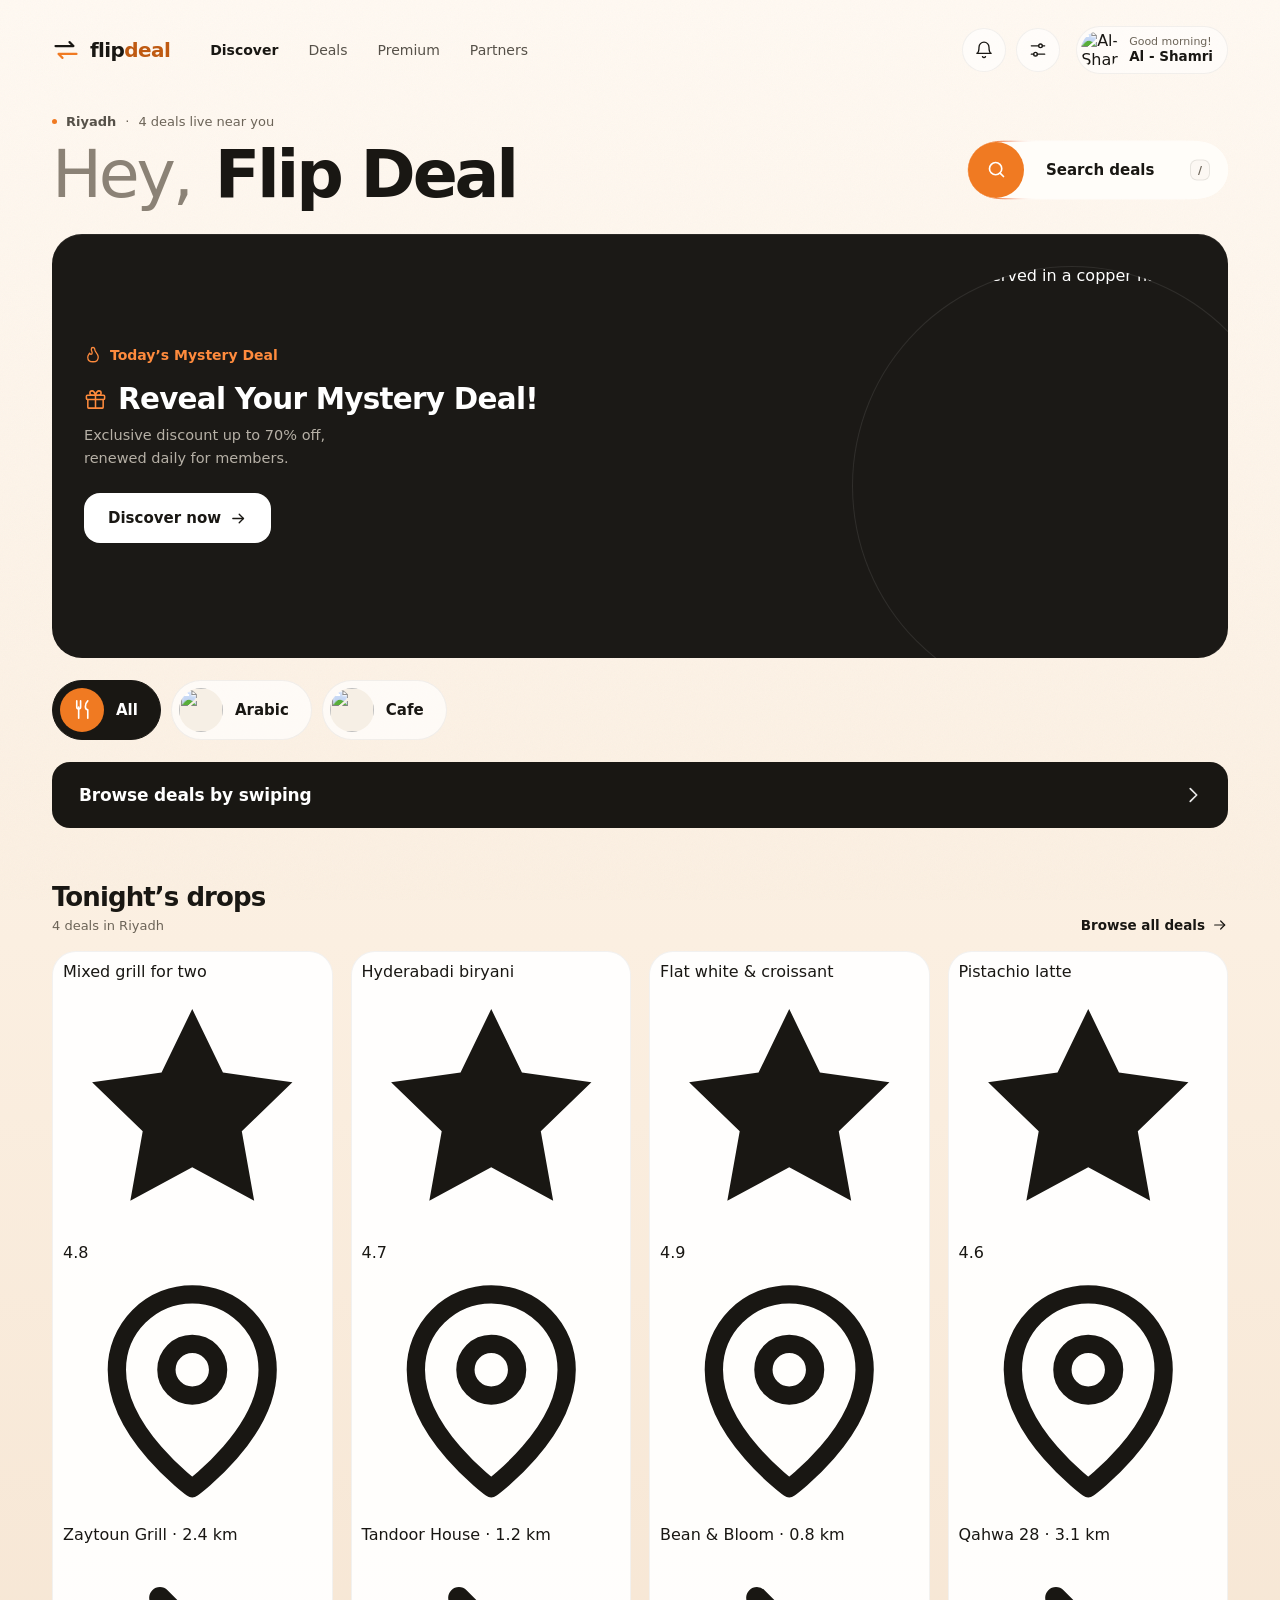
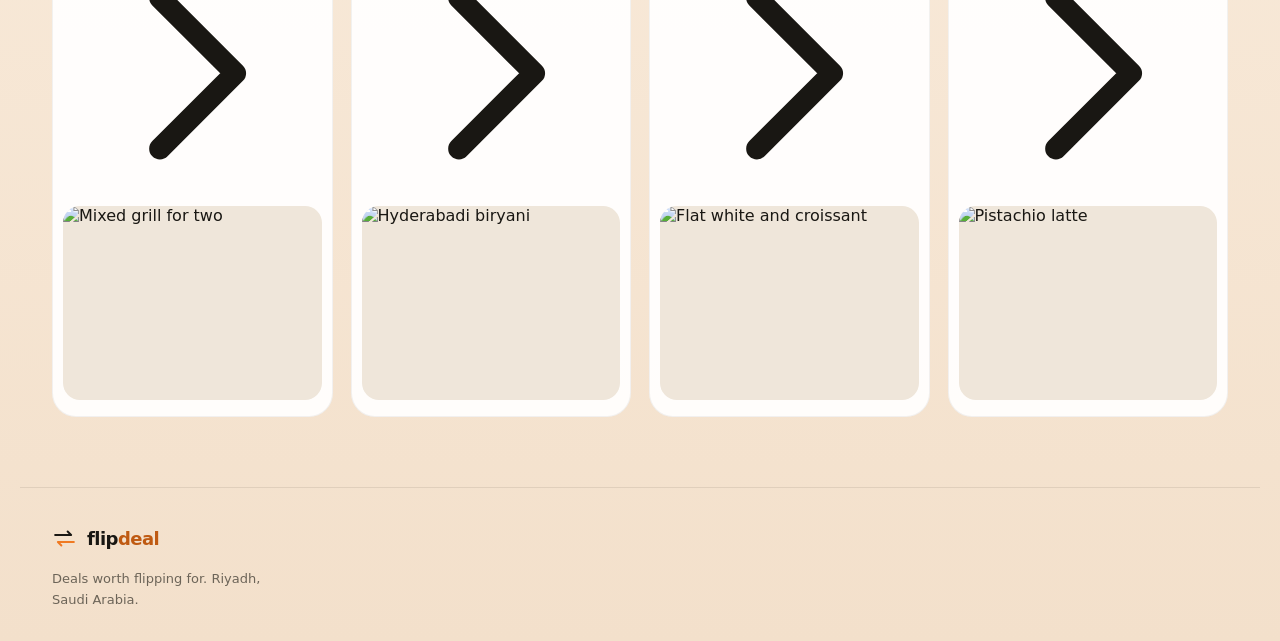
==== commit 1d3af6e3: "feat(notifications): add animated toast alerts and user preferences drawer" ====
--- a/index.html
+++ b/index.html
@@ -26,7 +26,7 @@
       <span>flip<em>deal</em></span>
     </a>
 
-    <nav class="site-nav" aria-label="Main">
+<nav class="site-nav" aria-label="Main">
       <a href="index.html" aria-current="page">Discover</a>
       <a href="deals.html">Deals</a>
       <a href="premium.html">Premium</a>
@@ -67,7 +67,7 @@
   <main id="top">
     <div class="shell">
       <section class="home" aria-labelledby="hi">
-        <div class="home-head">
+<div class="home-head">
           <div>
             <p class="status"><span class="pin" aria-hidden="true"></span><b>Riyadh</b><span aria-hidden="true">·</span><span id="live-count">4 deals live near you</span></p>
             <h1 id="hi"><span>Hey,</span> Flip Deal</h1>
@@ -101,7 +101,6 @@
         </div>
           </div>
         </div>
-
         <article class="mystery" id="mystery" aria-labelledby="mystery-title">
           <div class="m-copy">
             <span class="m-label">
@@ -131,7 +130,6 @@
             <img src="https://images.unsplash.com/photo-1631452180519-c014fe946bc7?w=900&q=80&auto=format&fit=crop" alt="Chicken curry served in a copper handi" />
           </div>
         </article>
-
         <div class="cats" role="group" aria-label="Filter deals by cuisine" data-deal-cats>
           <button class="chip" type="button" data-cat="all" aria-pressed="true">
             <span class="ico" aria-hidden="true">
@@ -214,29 +212,6 @@
       </div>
       <div class="empty" id="empty">No deals match that search. Try &ldquo;biryani&rdquo;, &ldquo;grill&rdquo; or clear the search.</div>
     </section>
-
-    <section class="storefront" aria-label="Visit Flip Deal in Al Olaya">
-      <div class="sf-meta">
-        <div class="sf-col">
-          <p class="sf-label">In person</p>
-          <span>King Fahd Road, Al Olaya</span>
-          <span>Riyadh 12212</span>
-        </div>
-        <div class="sf-col sf-col--end">
-          <p class="sf-label">Online</p>
-          <a href="deals.html">Tonight&rsquo;s list</a>
-          <a href="partners.html">Partner with us</a>
-        </div>
-      </div>
-
-      <figure class="sf-photo">
-        <img class="sf-day" src="assets/storefront-day-fd.webp" alt="The Flip Deal dining room on King Fahd Road at golden hour" loading="lazy" draggable="false" />
-        <img class="sf-night" src="assets/storefront-night-fd.webp" alt="" aria-hidden="true" loading="lazy" draggable="false" />
-        <a class="sf-cta" href="partners.html">About us</a>
-        <button class="sf-switch" type="button">Evening</button>
-        <figcaption class="sf-cap">Al Olaya, Riyadh</figcaption>
-      </figure>
-    </section>
   </main>
 
   <footer class="site-foot">
@@ -248,46 +223,10 @@
         </svg>
         <span>flip<em>deal</em></span>
       </a>
-      <p>Deals worth flipping for, every day across Riyadh.</p>
-    </div>
-    <div class="foot-col">
-      <h3>Explore</h3>
-      <a href="deals.html">Tonight&rsquo;s drops</a>
-      <a href="index.html#mystery">Mystery deal</a>
-      <a href="premium.html">Premium</a>
-    </div>
-    <div class="foot-col">
-      <h3>Company</h3>
-      <a href="partners.html">Become a partner</a>
-      <a href="partners.html">For restaurants</a>
-      <a href="mailto:press@flipdeal.sa">Press</a>
-    </div>
-    <div class="foot-col">
-      <h3>Support</h3>
-      <a href="help.html">Help centre</a>
-      <a href="legal.html#privacy">Privacy</a>
-      <a href="legal.html#terms">Terms</a>
+      <p class="foot-sub">Deals worth flipping for. Riyadh, Saudi Arabia.</p>
     </div>
   </footer>
-  <div class="foot-bottom">
-    <span>&copy; 2026 Flip Deal. All rights reserved.</span>
-    <span>Riyadh, Saudi Arabia</span>
-  </div>
-    <nav class="tabbar" aria-label="Pages">
-    <a href="index.html" aria-label="Discover" title="Discover" aria-current="page"><svg viewBox="0 0 24 24" fill="none" stroke="currentColor" stroke-width="1.8" stroke-linecap="round" stroke-linejoin="round" aria-hidden="true"><path d="M4 10.4 12 4l8 6.4V20a1 1 0 0 1-1 1H5a1 1 0 0 1-1-1v-9.6Z"/><path d="M9.4 21v-5.2a2.6 2.6 0 0 1 5.2 0V21"/></svg></a>
-    <a href="deals.html" aria-label="Deals" title="Deals"><svg viewBox="0 0 24 24" fill="none" stroke="currentColor" stroke-width="1.8" stroke-linecap="round" stroke-linejoin="round" aria-hidden="true"><rect x="4" y="9" width="16" height="11" rx="1.5"/><path d="M3 9h18v3H3z"/><path d="M12 9v11"/><path d="M12 9S10.8 4.5 8.5 4.5a2.25 2.25 0 0 0 0 4.5H12Zm0 0s1.2-4.5 3.5-4.5a2.25 2.25 0 0 1 0 4.5H12Z"/></svg></a>
-    <a href="premium.html" aria-label="Premium" title="Premium"><svg viewBox="0 0 24 24" fill="none" stroke="currentColor" stroke-width="1.8" stroke-linecap="round" stroke-linejoin="round" aria-hidden="true"><path d="M12 20.3S3.6 15 3.6 9.3A4.65 4.65 0 0 1 12 6.5a4.65 4.65 0 0 1 8.4 2.8c0 5.7-8.4 11-8.4 11Z"/></svg></a>
-    <a href="partners.html" aria-label="Partners" title="Partners"><svg viewBox="0 0 24 24" fill="none" stroke="currentColor" stroke-width="1.8" stroke-linecap="round" stroke-linejoin="round" aria-hidden="true"><circle cx="12" cy="8" r="3.5"/><path d="M4.6 20.4c1.2-3.6 4-5.4 7.4-5.4s6.2 1.8 7.4 5.4"/></svg></a>
-  </nav>
+
 </div>
-
-<div class="toast" id="toast" role="status" aria-live="polite">
-  <svg viewBox="0 0 24 24" fill="none" stroke="currentColor" stroke-width="2" stroke-linecap="round" stroke-linejoin="round" aria-hidden="true">
-    <path d="m5 12.5 4.5 4.5L19 7"/>
-  </svg>
-  <span id="toast-text"></span>
-</div>
-
-<script src="site.js" defer></script>
 </body>
 </html>
